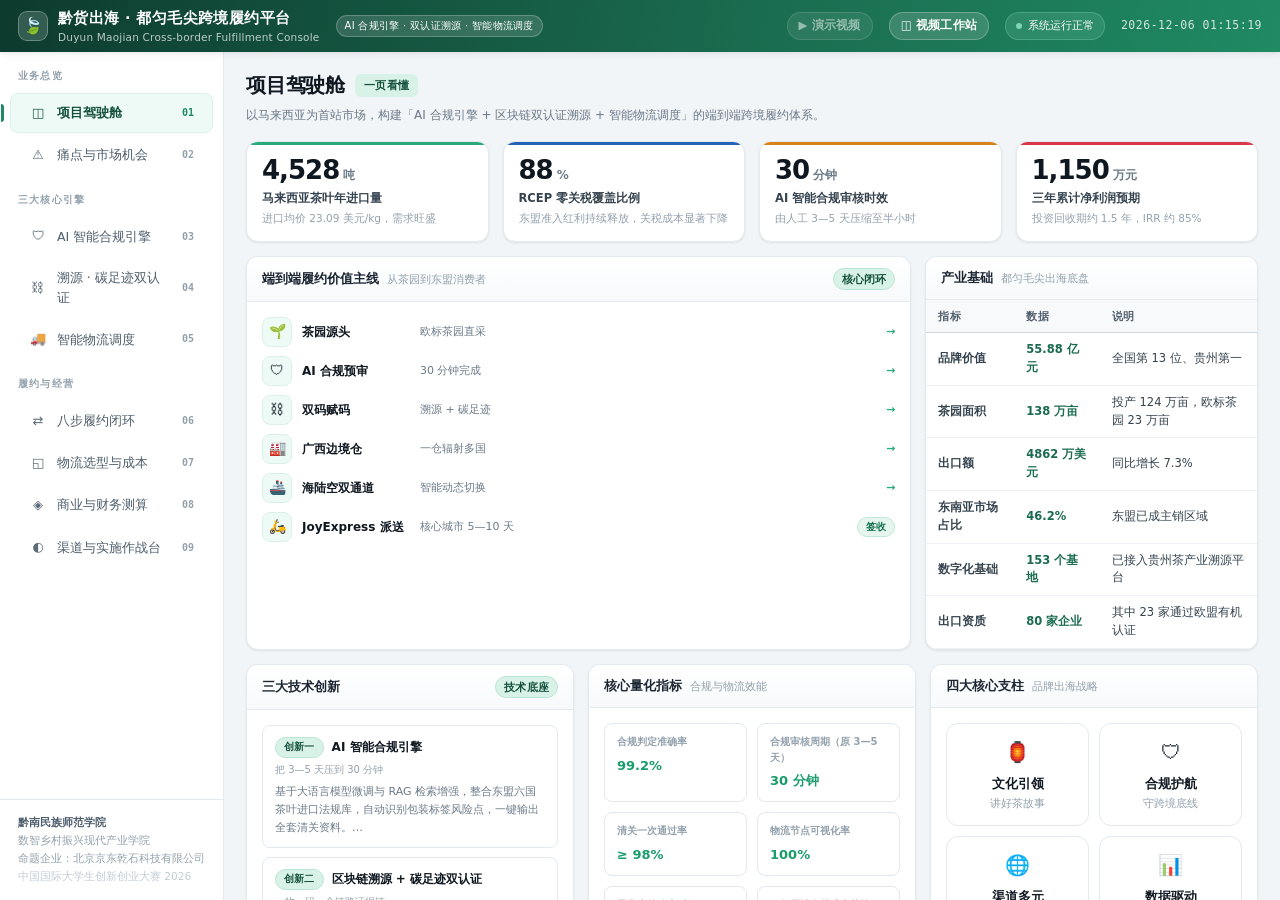
==== index.html @ ed30f4b0 "Add files via upload" ====
<!DOCTYPE html>
<html lang="zh-CN">
<head>
<meta charset="UTF-8">
<meta name="viewport" content="width=device-width, initial-scale=1.0">
<title>黔货出海 · 都匀毛尖 | 跨境物流与合规履约 Demo</title>
<style>
/* ============================================================
 * 黔货出海 · 都匀毛尖 | Demo 样式系统（浅色企业级控制台）
 * 股票/财务色约定：涨=红(#d9384a) 跌=绿(#1a9c6b)
 * ============================================================ */

:root {
  --tea-900: #0d3b2e;
  --tea-800: #14503d;
  --tea-700: #1a6b4f;
  --tea-600: #1f8a64;
  --tea-500: #2aa97b;
  --tea-300: #7fd4b3;
  --tea-100: #d9f2e7;
  --tea-50: #eefaf5;

  --ink-900: #0f1720;
  --ink-800: #1c2733;
  --ink-700: #35434f;
  --ink-600: #4f5f6d;
  --ink-500: #6b7a88;
  --ink-400: #93a1ad;
  --ink-300: #c2ccd6;
  --ink-200: #dfe6ec;
  --ink-100: #eef2f6;
  --ink-50: #f7f9fb;

  --up: #d9384a;      /* 涨 / 正向 */
  --down: #1a9c6b;    /* 跌 / 负向 */
  --amber: #d98218;
  --blue: #2563b8;
  --violet: #6b4bc4;

  --bg: #f2f5f8;
  --panel: #ffffff;
  --line: #e2e9ef;
  --line-strong: #ccd7e0;

  --r-sm: 8px;
  --r: 12px;
  --r-lg: 16px;

  --sh-1: 0 1px 2px rgba(16, 32, 48, .05), 0 1px 3px rgba(16, 32, 48, .04);
  --sh-2: 0 2px 8px rgba(16, 32, 48, .07), 0 1px 3px rgba(16, 32, 48, .05);
  --sh-3: 0 8px 24px rgba(16, 32, 48, .10), 0 2px 8px rgba(16, 32, 48, .06);
  --sh-4: 0 16px 48px rgba(16, 32, 48, .14);

  --rail: 224px;
  --sans: "Microsoft YaHei", "PingFang SC", "Hiragino Sans GB", system-ui, -apple-system, "Segoe UI", sans-serif;
  --mono: "Consolas", "SFMono-Regular", "Cascadia Mono", Menlo, monospace;
}

* { box-sizing: border-box; }

html, body {
  margin: 0; padding: 0; height: 100%;
  font-family: var(--sans);
  background: var(--bg);
  color: var(--ink-800);
  font-size: 13px;
  line-height: 1.55;
  -webkit-font-smoothing: antialiased;
  overflow: hidden;
}

#app { height: 100vh; display: flex; flex-direction: column; }

/* ---------------- 顶栏 ---------------- */
.topbar {
  height: 52px; flex: 0 0 52px;
  background: linear-gradient(100deg, var(--tea-900) 0%, var(--tea-700) 58%, var(--tea-600) 100%);
  color: #fff;
  display: flex; align-items: center; gap: 16px;
  padding: 0 18px;
  box-shadow: var(--sh-2);
  z-index: 40;
}
.tb-brand { display: flex; align-items: center; gap: 10px; }
.tb-logo {
  width: 30px; height: 30px; border-radius: 9px;
  background: rgba(255,255,255,.16);
  border: 1px solid rgba(255,255,255,.28);
  display: grid; place-items: center;
  font-size: 16px;
}
.tb-title { font-size: 14.5px; font-weight: 700; letter-spacing: .4px; }
.tb-sub { font-size: 10.5px; opacity: .72; letter-spacing: .2px; }
.tb-tag {
  font-size: 10px; padding: 2.5px 8px; border-radius: 20px;
  background: rgba(255,255,255,.14); border: 1px solid rgba(255,255,255,.22);
  letter-spacing: .3px;
}
.tb-spacer { flex: 1; }
.tb-clock { font-family: var(--mono); font-size: 11.5px; opacity: .8; letter-spacing: .5px; }
.tb-status {
  display: flex; align-items: center; gap: 6px; font-size: 11px;
  padding: 4px 10px; border-radius: 20px;
  background: rgba(127, 212, 179, .18); border: 1px solid rgba(127,212,179,.34);
}
.tb-dot { width: 6px; height: 6px; border-radius: 50%; background: var(--tea-300); animation: pulse 1.8s infinite; }
@keyframes pulse { 0%,100%{opacity:1;transform:scale(1)} 50%{opacity:.45;transform:scale(.82)} }

/* ---------------- 主体 ---------------- */
.body { flex: 1; display: flex; min-height: 0; }

/* ---------------- 左侧导航 ---------------- */
.rail {
  width: var(--rail); flex: 0 0 var(--rail);
  background: var(--panel);
  border-right: 1px solid var(--line);
  display: flex; flex-direction: column;
  overflow-y: auto;
  z-index: 30;
}
.rail-label {
  font-size: 10px; font-weight: 700; color: var(--ink-400);
  letter-spacing: 1.2px; text-transform: uppercase;
  padding: 16px 18px 8px;
}
.nav-item {
  display: flex; align-items: center; gap: 10px;
  padding: 9px 18px; margin: 1px 10px;
  border-radius: var(--r-sm);
  color: var(--ink-600); cursor: pointer;
  font-size: 12.5px; font-weight: 500;
  transition: background .14s, color .14s;
  border: 1px solid transparent;
  position: relative;
}
.nav-item:hover { background: var(--ink-50); color: var(--ink-900); }
.nav-item.active {
  background: var(--tea-50); color: var(--tea-800);
  border-color: var(--tea-100); font-weight: 700;
}
.nav-item.active::before {
  content: ''; position: absolute; left: -10px; top: 50%; transform: translateY(-50%);
  width: 3px; height: 18px; background: var(--tea-600); border-radius: 0 3px 3px 0;
}
.nav-ico { width: 18px; text-align: center; font-size: 13px; opacity: .92; }
.nav-num { font-family: var(--mono); font-size: 10px; color: var(--ink-400); margin-left: auto; font-weight: 600; }
.nav-item.active .nav-num { color: var(--tea-600); }

.rail-foot {
  margin-top: auto; padding: 14px 18px;
  border-top: 1px solid var(--line);
  font-size: 10.5px; color: var(--ink-400); line-height: 1.7;
}
.rail-foot b { color: var(--ink-600); font-weight: 600; display: block; font-size: 11px; }

/* ---------------- 内容区 ---------------- */
.stage { flex: 1; min-width: 0; overflow-y: auto; overflow-x: hidden; scroll-behavior: smooth; }
.view { display: none; padding: 18px 22px 40px; }
.view.active { display: block; animation: fadeUp .3s ease; }
@keyframes fadeUp { from{opacity:0;transform:translateY(8px)} to{opacity:1;transform:none} }

.page-head { margin-bottom: 16px; }
.page-head h1 {
  margin: 0 0 5px; font-size: 20px; font-weight: 800;
  color: var(--ink-900); letter-spacing: -.2px;
  display: flex; align-items: center; gap: 10px;
}
.page-head h1 .badge {
  font-size: 10.5px; font-weight: 700; padding: 3px 9px; border-radius: 6px;
  background: var(--tea-100); color: var(--tea-800); letter-spacing: .3px;
}
.page-head p { margin: 0; color: var(--ink-500); font-size: 12px; max-width: 860px; }

/* ---------------- 通用面板 ---------------- */
.panel {
  background: var(--panel); border: 1px solid var(--line);
  border-radius: var(--r); box-shadow: var(--sh-1);
  overflow: hidden;
}
.panel-head {
  display: flex; align-items: center; gap: 8px;
  padding: 11px 15px; border-bottom: 1px solid var(--line);
  background: linear-gradient(180deg, #fff, var(--ink-50));
}
.panel-head h3 { margin: 0; font-size: 13px; font-weight: 700; color: var(--ink-800); }
.panel-head .sub { font-size: 10.5px; color: var(--ink-400); }
.panel-head .right { margin-left: auto; display: flex; align-items: center; gap: 8px; }
.panel-body { padding: 15px; }
.panel-body.tight { padding: 0; }

.grid { display: grid; gap: 14px; }
.g2 { grid-template-columns: repeat(2, 1fr); }
.g3 { grid-template-columns: repeat(3, 1fr); }
.g4 { grid-template-columns: repeat(4, 1fr); }
.g5 { grid-template-columns: repeat(5, 1fr); }
.g-2-1 { grid-template-columns: 2fr 1fr; }
.g-1-2 { grid-template-columns: 1fr 2fr; }
.g-32 { grid-template-columns: 1.6fr 1fr; }

/* ---------------- KPI ---------------- */
.kpi {
  background: var(--panel); border: 1px solid var(--line);
  border-radius: var(--r); padding: 14px 15px;
  box-shadow: var(--sh-1); position: relative; overflow: hidden;
}
.kpi::after {
  content: ''; position: absolute; top: 0; left: 0; right: 0; height: 3px;
  background: var(--tea-500);
}
.kpi.green::after { background: var(--tea-500); }
.kpi.blue::after { background: var(--blue); }
.kpi.amber::after { background: var(--amber); }
.kpi.red::after { background: var(--up); }
.kpi-val {
  font-size: 26px; font-weight: 800; line-height: 1.1;
  color: var(--ink-900); letter-spacing: -1px;
  display: flex; align-items: baseline; gap: 4px;
  font-variant-numeric: tabular-nums;
}
.kpi-val small { font-size: 12px; font-weight: 700; color: var(--ink-500); letter-spacing: 0; }
.kpi-lab { font-size: 11.5px; font-weight: 700; color: var(--ink-700); margin-top: 6px; }
.kpi-note { font-size: 10.5px; color: var(--ink-400); margin-top: 3px; line-height: 1.5; }

/* ---------------- 统计条 ---------------- */
.stat-row { display: flex; gap: 0; }
.stat {
  flex: 1; padding: 11px 14px;
  border-right: 1px solid var(--line);
}
.stat:last-child { border-right: none; }
.stat .v { font-size: 17px; font-weight: 800; color: var(--ink-900); font-variant-numeric: tabular-nums; }
.stat .k { font-size: 10.5px; color: var(--ink-500); margin-top: 2px; }

/* ---------------- 表格 ---------------- */
table.tbl { width: 100%; border-collapse: collapse; font-size: 11.5px; }
table.tbl th {
  text-align: left; padding: 8px 12px;
  background: var(--ink-50); color: var(--ink-600);
  font-weight: 700; font-size: 10.5px; letter-spacing: .3px;
  border-bottom: 1px solid var(--line-strong); white-space: nowrap;
}
table.tbl td {
  padding: 8px 12px; border-bottom: 1px solid var(--ink-100);
  color: var(--ink-700); vertical-align: middle;
}
table.tbl tbody tr:hover { background: var(--tea-50); }
table.tbl td.num { text-align: right; font-family: var(--mono); font-variant-numeric: tabular-nums; }
table.tbl tr.total-row td { background: var(--ink-50); font-weight: 800; color: var(--ink-900); }

/* ---------------- 标签 ---------------- */
.tag {
  display: inline-flex; align-items: center; gap: 4px;
  padding: 2px 8px; border-radius: 20px;
  font-size: 10.5px; font-weight: 700; letter-spacing: .2px;
  border: 1px solid transparent; white-space: nowrap;
}
.tag.teal { background: var(--tea-100); color: var(--tea-800); border-color: #b9e5d2; }
.tag.red { background: #fdecee; color: #b32436; border-color: #f7cbd2; }
.tag.green { background: #e6f6ef; color: #14724e; border-color: #bfe7d5; }
.tag.amber { background: #fdf3e3; color: #9a5c0d; border-color: #f6dcb4; }
.tag.blue { background: #eaf1fb; color: #1d4e94; border-color: #c6dbf5; }
.tag.slate { background: var(--ink-100); color: var(--ink-600); border-color: var(--ink-200); }
.tag.violet { background: #f0ecfc; color: #5236a3; border-color: #d9cff7; }

/* ---------------- 按钮 ---------------- */
.btn {
  display: inline-flex; align-items: center; gap: 6px;
  padding: 7px 14px; border-radius: var(--r-sm);
  font-size: 12px; font-weight: 700; font-family: var(--sans);
  background: var(--tea-700); color: #fff;
  border: 1px solid var(--tea-700); cursor: pointer;
  transition: all .14s; white-space: nowrap;
}
.btn:hover { background: var(--tea-800); box-shadow: var(--sh-2); }
.btn:active { transform: translateY(1px); }
.btn.ghost { background: #fff; color: var(--ink-700); border-color: var(--line-strong); }
.btn.ghost:hover { background: var(--ink-50); border-color: var(--ink-300); color: var(--ink-900); }
.btn.amber { background: var(--amber); border-color: var(--amber); }
.btn.amber:hover { background: #bf7214; }
.btn.sm { padding: 5px 11px; font-size: 11px; }
.btn:disabled { opacity: .5; cursor: not-allowed; }

/* ---------------- 进度 / 计量 ---------------- */
.meter { height: 7px; background: var(--ink-100); border-radius: 20px; overflow: hidden; }
.meter > i {
  display: block; height: 100%; border-radius: 20px;
  background: linear-gradient(90deg, var(--tea-500), var(--tea-700));
  transition: width .7s cubic-bezier(.22,.68,.36,1);
}
.meter.slim { height: 5px; }

/* ---------------- 环形进度 ---------------- */
.ring { position: relative; display: grid; place-items: center; }
.ring svg { transform: rotate(-90deg); }
.ring circle { fill: none; stroke-linecap: round; }
.ring .bg { stroke: var(--ink-100); }
.ring .fg { stroke: var(--tea-600); transition: stroke-dashoffset 1s cubic-bezier(.22,.68,.36,1); }
.ring .val {
  position: absolute; inset: 0; display: grid; place-items: center;
  font-size: 15px; font-weight: 800; color: var(--ink-900);
  font-variant-numeric: tabular-nums;
}

/* ---------------- 八步闭环流程 ---------------- */
.flow-track {
  position: relative; padding: 8px 0 4px;
}
.flow-steps { display: flex; gap: 0; position: relative; }
.flow-step {
  flex: 1; min-width: 0; position: relative;
  padding: 0 5px; cursor: pointer;
}
.flow-step .node {
  width: 34px; height: 34px; border-radius: 50%;
  background: #fff; border: 2px solid var(--ink-300);
  display: grid; place-items: center;
  font-family: var(--mono); font-size: 11px; font-weight: 800;
  color: var(--ink-500); margin: 0 auto 8px;
  transition: all .3s; position: relative; z-index: 2;
}
.flow-step .bar {
  position: absolute; top: 16px; left: 50%; right: -50%; height: 2px;
  background: var(--ink-200); z-index: 1; transition: background .3s;
}
.flow-step:last-child .bar { display: none; }
.flow-step .lbl {
  text-align: center; font-size: 11px; font-weight: 700;
  color: var(--ink-600); transition: color .3s;
}
.flow-step .dur {
  text-align: center; font-size: 9.5px; color: var(--ink-400);
  font-family: var(--mono); margin-top: 2px;
}
.flow-step.done .node { background: var(--tea-600); border-color: var(--tea-600); color: #fff; }
.flow-step.done .bar { background: var(--tea-500); }
.flow-step.done .lbl { color: var(--tea-800); }
.flow-step.active .node {
  background: #fff; border-color: var(--tea-600); color: var(--tea-700);
  box-shadow: 0 0 0 5px rgba(42,169,123,.16); transform: scale(1.1);
}
.flow-step.active .lbl { color: var(--tea-700); font-weight: 800; }
.flow-step.active .bar { background: linear-gradient(90deg, var(--tea-500), var(--ink-200)); }

/* ---------------- 步骤详情卡 ---------------- */
.step-detail {
  margin-top: 16px; border: 1px solid var(--line); border-radius: var(--r);
  background: linear-gradient(160deg, var(--tea-50), #fff 55%);
  padding: 16px; min-height: 168px;
}
.step-detail .sd-head { display: flex; align-items: center; gap: 10px; margin-bottom: 10px; }
.sd-no {
  font-family: var(--mono); font-size: 20px; font-weight: 800;
  color: var(--tea-500); letter-spacing: -1px;
}
.sd-title { font-size: 15px; font-weight: 800; color: var(--ink-900); }
.sd-en { font-size: 10.5px; color: var(--ink-400); font-family: var(--mono); }
.sd-desc { font-size: 12px; color: var(--ink-600); line-height: 1.75; margin: 0 0 12px; }
.sd-cols { display: grid; grid-template-columns: repeat(3, 1fr); gap: 12px; }
.sd-box {
  background: #fff; border: 1px solid var(--line); border-radius: var(--r-sm);
  padding: 10px 12px;
}
.sd-box .bt {
  font-size: 10px; font-weight: 800; color: var(--ink-400);
  letter-spacing: .8px; margin-bottom: 6px;
}
.sd-box ul { margin: 0; padding-left: 15px; }
.sd-box li { font-size: 11.5px; color: var(--ink-700); margin-bottom: 3px; }
.sd-box .sys { font-size: 11.5px; color: var(--tea-800); font-weight: 700; }

/* ---------------- 合规引擎 ---------------- */
.engine-bar {
  display: flex; align-items: center; gap: 12px; flex-wrap: wrap;
  background: linear-gradient(100deg, var(--tea-900), var(--tea-700));
  border-radius: var(--r); padding: 14px 16px; color: #fff;
  box-shadow: var(--sh-2);
}
.engine-bar .eb-t { font-size: 13.5px; font-weight: 800; }
.engine-bar .eb-d { font-size: 10.5px; opacity: .75; margin-top: 2px; }
.engine-bar .eb-sp { flex: 1; }
.engine-chips { display: flex; gap: 7px; flex-wrap: wrap; }
.engine-chip {
  font-size: 10.5px; font-family: var(--mono); padding: 4px 9px;
  background: rgba(255,255,255,.12); border: 1px solid rgba(255,255,255,.2);
  border-radius: 6px; letter-spacing: .3px;
}

.audit-progress {
  display: flex; align-items: center; gap: 10px;
  padding: 10px 15px; border-bottom: 1px solid var(--line);
  background: var(--ink-50);
}
.audit-progress .ap-t { font-size: 11.5px; font-weight: 700; color: var(--ink-700); }
.audit-progress .ap-v { font-family: var(--mono); font-size: 11.5px; color: var(--tea-700); font-weight: 700; margin-left: auto; }
.ap-meter { flex: 1; }

/* 单据流 */
.doc-flow { display: flex; flex-direction: column; gap: 7px; }
.doc-item {
  display: flex; align-items: center; gap: 10px;
  padding: 9px 12px; border: 1px solid var(--line); border-radius: var(--r-sm);
  background: #fff; font-size: 11.5px; transition: all .3s;
}
.doc-item .di-ico { font-size: 14px; width: 20px; text-align: center; }
.doc-item .di-name { font-weight: 700; color: var(--ink-700); }
.doc-item .di-meta { font-size: 10px; color: var(--ink-400); font-family: var(--mono); }
.doc-item .di-st { margin-left: auto; }
.doc-item.pending { opacity: .42; }
.doc-item.gen { border-color: var(--tea-300); background: var(--tea-50); }

/* ---------------- 物流对比 ---------------- */
.mode-card {
  border: 1.5px solid var(--line); border-radius: var(--r); background: #fff;
  padding: 15px; position: relative; transition: all .22s;
}
.mode-card.rec {
  border-color: var(--tea-500);
  box-shadow: 0 4px 18px rgba(31,138,100,.14);
  background: linear-gradient(170deg, var(--tea-50), #fff 40%);
}
.mode-card .mc-flag {
  position: absolute; top: -9px; right: 12px;
  background: var(--tea-600); color: #fff; font-size: 10px; font-weight: 800;
  padding: 2.5px 9px; border-radius: 20px; letter-spacing: .4px;
  box-shadow: var(--sh-1);
}
.mode-card .mc-name { font-size: 14.5px; font-weight: 800; color: var(--ink-900); }
.mode-card .mc-score {
  font-size: 30px; font-weight: 800; color: var(--tea-700);
  line-height: 1; letter-spacing: -1.5px; font-variant-numeric: tabular-nums;
}
.mode-card .mc-score small { font-size: 11px; color: var(--ink-400); letter-spacing: 0; font-weight: 700; }
.mode-card .mc-meta { display: flex; gap: 14px; margin: 10px 0; }
.mode-card .mc-meta div { font-size: 10.5px; color: var(--ink-500); }
.mode-card .mc-meta b { display: block; font-size: 13px; color: var(--ink-900); font-weight: 800; font-variant-numeric: tabular-nums; }
.mode-card ul { margin: 8px 0 0; padding: 0; list-style: none; }
.mode-card li { font-size: 11px; color: var(--ink-600); padding-left: 14px; position: relative; margin-bottom: 3px; line-height: 1.5; }
.mode-card li.pro::before { content: '＋'; position: absolute; left: 0; color: var(--down); font-weight: 800; }
.mode-card li.con::before { content: '－'; position: absolute; left: 0; color: var(--up); font-weight: 800; }

/* ---------------- 风险矩阵 ---------------- */
.risk-cell {
  border: 1px solid var(--line); border-radius: var(--r-sm); padding: 10px 12px;
  background: #fff; border-left-width: 3px;
}
.risk-cell.high { border-left-color: var(--up); }
.risk-cell.midhigh { border-left-color: var(--amber); }
.risk-cell.mid { border-left-color: var(--blue); }
.risk-cell .rc-n { font-size: 12.5px; font-weight: 800; color: var(--ink-900); display: flex; align-items: center; gap: 7px; }
.risk-cell .rc-d { font-size: 11px; color: var(--ink-500); margin-top: 4px; line-height: 1.55; }
.risk-cell .rc-m { display: flex; gap: 12px; margin-top: 7px; font-size: 10.5px; color: var(--ink-500); }
.risk-cell .rc-m b { color: var(--ink-800); font-weight: 700; }

.alert-card {
  border: 1px solid var(--line); border-radius: var(--r); overflow: hidden;
  background: #fff;
}
.alert-card .ac-head {
  padding: 10px 14px; display: flex; align-items: center; gap: 9px;
  border-bottom: 1px solid var(--line);
}
.alert-card.red .ac-head { background: linear-gradient(90deg, #fdecee, #fff); }
.alert-card.amber .ac-head { background: linear-gradient(90deg, #fdf3e3, #fff); }
.alert-card.blue .ac-head { background: linear-gradient(90deg, #eaf1fb, #fff); }
.alert-card .ac-l { font-size: 13px; font-weight: 800; color: var(--ink-900); }
.alert-card .ac-w { font-size: 11px; font-family: var(--mono); font-weight: 700; margin-left: auto; }
.alert-card.red .ac-w { color: var(--up); }
.alert-card.amber .ac-w { color: var(--amber); }
.alert-card.blue .ac-w { color: var(--blue); }
.alert-card ul { margin: 0; padding: 11px 14px 12px 28px; }
.alert-card li { font-size: 11.5px; color: var(--ink-600); margin-bottom: 5px; line-height: 1.6; }

/* ---------------- 渠道矩阵 ---------------- */
.chan-row {
  display: flex; align-items: center; gap: 14px;
  padding: 12px 15px; border-bottom: 1px solid var(--ink-100);
  transition: background .15s;
}
.chan-row:hover { background: var(--tea-50); }
.chan-row:last-child { border-bottom: none; }
.chan-type {
  font-size: 10px; font-weight: 800; padding: 3px 8px; border-radius: 5px;
  width: 62px; text-align: center; flex: 0 0 62px;
}
.chan-plat { font-size: 13px; font-weight: 800; color: var(--ink-900); flex: 0 0 150px; }
.chan-pos { font-size: 11px; color: var(--ink-500); flex: 0 0 110px; }
.chan-str { font-size: 11.5px; color: var(--ink-600); flex: 1; }

/* ---------------- 时间轴 ---------------- */
.timeline { position: relative; padding-left: 26px; }
.timeline::before {
  content: ''; position: absolute; left: 7px; top: 6px; bottom: 6px;
  width: 2px; background: var(--ink-200);
}
.tl-item { position: relative; padding-bottom: 16px; }
.tl-item:last-child { padding-bottom: 0; }
.tl-item::before {
  content: ''; position: absolute; left: -23px; top: 5px;
  width: 12px; height: 12px; border-radius: 50%;
  background: #fff; border: 2.5px solid var(--ink-300);
}
.tl-item.done::before { background: var(--tea-600); border-color: var(--tea-600); }
.tl-item.active::before {
  background: #fff; border-color: var(--tea-600);
  box-shadow: 0 0 0 4px rgba(42,169,123,.18);
}
.tl-time { font-family: var(--mono); font-size: 10.5px; color: var(--ink-400); font-weight: 700; }
.tl-place { font-size: 12.5px; font-weight: 800; color: var(--ink-900); margin: 1px 0 2px; }
.tl-act { font-size: 11.5px; color: var(--ink-600); line-height: 1.6; }
.tl-temp {
  font-family: var(--mono); font-size: 10px; color: var(--tea-700);
  background: var(--tea-50); border: 1px solid var(--tea-100);
  padding: 1px 7px; border-radius: 20px; display: inline-block; margin-top: 5px;
}

/* ---------------- 溯源 ---------------- */
.code-card {
  background: linear-gradient(160deg, var(--tea-900), var(--tea-700));
  border-radius: var(--r); padding: 16px; color: #fff; position: relative; overflow: hidden;
}
.code-card::after {
  content: ''; position: absolute; right: -30px; bottom: -40px;
  width: 150px; height: 150px; border-radius: 50%;
  background: rgba(127,212,179,.16);
}
.code-qr {
  width: 108px; height: 108px; background: #fff; border-radius: 10px;
  padding: 7px; display: grid; place-items: center; flex: 0 0 108px;
  box-shadow: var(--sh-3);
}
.code-qr canvas { display: block; }
.code-meta { position: relative; z-index: 2; }
.code-meta .cm-t { font-size: 15px; font-weight: 800; letter-spacing: .3px; }
.code-meta .cm-s { font-size: 10.5px; opacity: .74; margin-top: 3px; line-height: 1.6; }
.code-hash {
  font-family: var(--mono); font-size: 10px; opacity: .8;
  background: rgba(255,255,255,.1); border: 1px solid rgba(255,255,255,.16);
  padding: 3px 8px; border-radius: 5px; display: inline-block; margin-top: 6px;
}

/* ---------------- 财务 ---------------- */
.bar-chart { display: flex; align-items: flex-end; gap: 22px; height: 190px; padding: 10px 6px 0; }
.bar-col { flex: 1; display: flex; flex-direction: column; align-items: center; justify-content: flex-end; height: 100%; }
.bar-stack { width: 100%; max-width: 74px; display: flex; flex-direction: column; justify-content: flex-end; height: 100%; gap: 3px; }
.bar-seg {
  width: 100%; border-radius: 5px 5px 0 0; position: relative;
  display: grid; place-items: center; color: #fff; font-size: 10px; font-weight: 800;
  transition: height .9s cubic-bezier(.22,.68,.36,1); min-height: 4px;
  font-variant-numeric: tabular-nums;
}
.bar-seg.rev { background: linear-gradient(180deg, #2f66b5, #234f8e); }
.bar-seg.pro { background: linear-gradient(180deg, var(--down), #14724e); border-radius: 0 0 5px 5px; }
.bar-lab { font-size: 11px; font-weight: 700; color: var(--ink-600); margin-top: 9px; text-align: center; }
.bar-sub { font-size: 9.5px; color: var(--ink-400); text-align: center; margin-top: 1px; }

.legend { display: flex; gap: 16px; align-items: center; font-size: 10.5px; color: var(--ink-500); }
.legend i { width: 10px; height: 10px; border-radius: 3px; display: inline-block; margin-right: 5px; vertical-align: -1px; }

/* 堆叠成本条 */
.cost-stack { display: flex; height: 40px; border-radius: var(--r-sm); overflow: hidden; box-shadow: var(--sh-1); }
.cost-seg {
  display: grid; place-items: center; color: #fff; font-size: 10.5px; font-weight: 800;
  transition: flex .6s; cursor: pointer; position: relative;
}
.cost-seg:hover { filter: brightness(1.08); }
.cost-legend { display: grid; grid-template-columns: repeat(3, 1fr); gap: 9px; margin-top: 12px; }
.cost-leg {
  display: flex; align-items: center; gap: 8px; padding: 7px 10px;
  border: 1px solid var(--line); border-radius: var(--r-sm); background: #fff;
  font-size: 11px;
}
.cost-leg i { width: 11px; height: 11px; border-radius: 3px; flex: 0 0 11px; }
.cost-leg .cl-n { font-weight: 700; color: var(--ink-700); }
.cost-leg .cl-v { margin-left: auto; font-family: var(--mono); font-weight: 800; color: var(--ink-900); font-size: 11.5px; }

/* ---------------- 条形对比 ---------------- */
.cmp-row { display: flex; align-items: center; gap: 12px; margin-bottom: 9px; }
.cmp-lab { font-size: 11.5px; font-weight: 700; color: var(--ink-700); flex: 0 0 108px; }
.cmp-track { flex: 1; height: 20px; background: var(--ink-100); border-radius: 5px; overflow: hidden; position: relative; }
.cmp-fill {
  height: 100%; border-radius: 5px; transition: width .8s cubic-bezier(.22,.68,.36,1);
  display: flex; align-items: center; justify-content: flex-end; padding-right: 7px;
  color: #fff; font-size: 10.5px; font-weight: 800; font-variant-numeric: tabular-nums;
}
.cmp-val { font-family: var(--mono); font-size: 11px; font-weight: 700; color: var(--ink-600); flex: 0 0 74px; text-align: right; }

/* ---------------- 支柱 ---------------- */
.pillar {
  border: 1px solid var(--line); border-radius: var(--r); background: #fff;
  padding: 13px; text-align: center; transition: all .2s;
}
.pillar:hover { border-color: var(--tea-300); box-shadow: var(--sh-2); transform: translateY(-2px); }
.pillar .p-ico { font-size: 20px; margin-bottom: 6px; }
.pillar .p-t { font-size: 12.5px; font-weight: 800; color: var(--ink-900); }
.pillar .p-d { font-size: 10.5px; color: var(--ink-400); margin-top: 2px; }

/* ---------------- 时间轴阶段（里程碑） ---------------- */
.ms-row {
  display: flex; align-items: stretch; border: 1px solid var(--line);
  border-radius: var(--r); background: #fff; overflow: hidden;
  margin-bottom: 10px; transition: all .2s;
}
.ms-row:hover { box-shadow: var(--sh-2); border-color: var(--tea-300); }
.ms-no {
  flex: 0 0 58px; display: grid; place-items: center;
  background: linear-gradient(170deg, var(--tea-700), var(--tea-900));
  color: #fff; font-family: var(--mono); font-size: 17px; font-weight: 800;
}
.ms-main { flex: 1; padding: 11px 14px; }
.ms-head { display: flex; align-items: center; gap: 10px; margin-bottom: 6px; }
.ms-name { font-size: 13.5px; font-weight: 800; color: var(--ink-900); }
.ms-time { font-family: var(--mono); font-size: 10.5px; color: var(--tea-700); font-weight: 700; background: var(--tea-50); padding: 2px 8px; border-radius: 20px; }
.ms-cols { display: grid; grid-template-columns: 1fr 1fr; gap: 14px; }
.ms-cols .mc-t { font-size: 9.5px; font-weight: 800; color: var(--ink-400); letter-spacing: .7px; margin-bottom: 3px; }
.ms-cols li { font-size: 11px; color: var(--ink-600); line-height: 1.6; }

/* ---------------- 吐司 / 提示 ---------------- */
.toast {
  position: fixed; right: 22px; bottom: 22px; z-index: 200;
  background: var(--ink-900); color: #fff; padding: 11px 16px;
  border-radius: var(--r); font-size: 12px; font-weight: 600;
  box-shadow: var(--sh-4); display: flex; align-items: center; gap: 9px;
  opacity: 0; transform: translateY(14px); transition: all .3s;
  pointer-events: none; max-width: 380px;
}
.toast.show { opacity: 1; transform: none; }
.toast .t-ico { font-size: 15px; }

/* ---------------- 空状态 / 加载 ---------------- */
.spin {
  width: 13px; height: 13px; border: 2px solid rgba(255,255,255,.3);
  border-top-color: #fff; border-radius: 50%; animation: spin .7s linear infinite;
}
.spin.dark { border-color: var(--ink-200); border-top-color: var(--tea-600); }
@keyframes spin { to { transform: rotate(360deg); } }

.blink { animation: blink 1.2s infinite; }
@keyframes blink { 0%,100%{opacity:1} 50%{opacity:.28} }

/* ---------------- 滚动条 ---------------- */
.stage::-webkit-scrollbar, .rail::-webkit-scrollbar, .scroll-y::-webkit-scrollbar { width: 9px; height: 9px; }
.stage::-webkit-scrollbar-thumb, .rail::-webkit-scrollbar-thumb, .scroll-y::-webkit-scrollbar-thumb {
  background: var(--ink-300); border-radius: 20px; border: 2px solid transparent; background-clip: padding-box;
}
.stage::-webkit-scrollbar-thumb:hover, .rail::-webkit-scrollbar-thumb:hover { background: var(--ink-400); background-clip: padding-box; }
.scroll-y { overflow-y: auto; }

/* ---------------- 工具类 ---------------- */
.flex { display: flex; } .aic { align-items: center; } .jcb { justify-content: space-between; }
.gap4{gap:4px}.gap6{gap:6px}.gap8{gap:8px}.gap10{gap:10px}.gap12{gap:12px}.gap14{gap:14px}.gap16{gap:16px}
.mt4{margin-top:4px}.mt6{margin-top:6px}.mt8{margin-top:8px}.mt10{margin-top:10px}.mt12{margin-top:12px}
.mt14{margin-top:14px}.mt16{margin-top:16px}.mt18{margin-top:18px}.mb8{margin-bottom:8px}.mb12{margin-bottom:12px}
.tc { text-align: center; } .tr { text-align: right; }
.mono { font-family: var(--mono); }
.muted { color: var(--ink-400); } .dim { color: var(--ink-500); }
.b7 { font-weight: 700; } .b8 { font-weight: 800; }
.f10{font-size:10px}.f11{font-size:11px}.f12{font-size:12px}.f13{font-size:13px}
.up { color: var(--up); } .down { color: var(--down); }
.hide { display: none !important; }

/* ---------------- 数据高亮动效 ---------------- */
.count-flash { animation: countFlash .55s ease; }
@keyframes countFlash { 0%{ color: var(--tea-600); transform: scale(1.06) } 100%{ color: inherit; transform: none } }

.row-in { animation: rowIn .34s ease backwards; }
@keyframes rowIn { from { opacity: 0; transform: translateX(-8px) } to { opacity: 1; transform: none } }

/* ---------------- 覆盖层（演示录制用光标提示） ---------------- */
#cursor {
  position: fixed; z-index: 9999; width: 22px; height: 22px;
  pointer-events: none; opacity: 0; transition: opacity .2s;
  filter: drop-shadow(0 1px 2px rgba(0,0,0,.35));
}
#cursor.on { opacity: 1; }
#cursor::before {
  content: ''; position: absolute; inset: 0;
  background: #fff; clip-path: polygon(0 0, 0 72%, 26% 55%, 42% 100%, 56% 92%, 40% 48%, 100% 46%);
  border-radius: 2px;
}
#click-ring {
  position: fixed; z-index: 9998; width: 40px; height: 40px;
  margin: -20px 0 0 -20px; border-radius: 50%;
  border: 2.5px solid var(--tea-500); pointer-events: none; opacity: 0;
}
#click-ring.go { animation: clickRing .55s ease-out; }
@keyframes clickRing {
  0% { opacity: .95; transform: scale(.28); }
  100% { opacity: 0; transform: scale(1.55); }
}

/* ---------------- 目标高亮 ---------------- */
.hl-target {
  position: relative;
  box-shadow: 0 0 0 3px rgba(42,169,123,.34), 0 0 0 8px rgba(42,169,123,.11) !important;
  border-radius: var(--r);
  transition: box-shadow .3s;
}


/* ============================================================
 * 09 渠道与实施作战台
 * ============================================================ */

/* 渠道流转条 */
.flow-strip { display: flex; align-items: center; gap: 10px; }
.fs-node {
  flex: 1; border-radius: var(--r); padding: 12px 14px;
  background: var(--ink-50); border: 1px solid var(--line);
  border-left: 3px solid var(--ink-300);
}
.fs-node.red   { border-left-color: var(--up);    background: #fdf3f4; }
.fs-node.blue  { border-left-color: var(--blue);  background: #f3f7fd; }
.fs-node.green { border-left-color: var(--tea-600); background: var(--tea-50); }
.fs-t { font-size: 12.5px; font-weight: 700; color: var(--ink-900); }
.fs-s { font-size: 10.5px; color: var(--ink-500); margin-top: 3px; }
.fs-arrow { flex: 0 0 auto; color: var(--ink-300); font-size: 15px; font-weight: 700; }

/* 甘特图 */
#gantt { font-size: 11px; }
.g-axis { display: flex; align-items: flex-end; margin-bottom: 6px; }
.g-axis .g-label { flex: 0 0 132px; }
.g-ticks { flex: 1; display: flex; }
.g-tick {
  flex: 1; text-align: center; font-size: 9.5px; color: var(--ink-400);
  padding-bottom: 4px; border-bottom: 1px solid var(--line); line-height: 1.25;
}
.g-tick-major { color: var(--ink-700); font-weight: 700; border-bottom-color: var(--line-strong); }
.g-row { display: flex; align-items: center; margin-bottom: 5px; }
.g-label {
  flex: 0 0 132px; font-size: 11px; color: var(--ink-700);
  display: flex; align-items: center; gap: 6px;
  white-space: nowrap; overflow: hidden; text-overflow: ellipsis; padding-right: 8px;
}
.g-ph { width: 3px; height: 13px; border-radius: 2px; flex: 0 0 3px; display: inline-block; }
.g-track {
  flex: 1; position: relative; height: 20px;
  background: repeating-linear-gradient(90deg, var(--ink-100) 0, var(--ink-100) calc(6.25% - 1px), transparent calc(6.25% - 1px), transparent 6.25%);
  border-radius: 5px;
}
.g-bar {
  position: absolute; top: 0; height: 20px; border-radius: 5px;
  color: #fff; font-size: 9.5px; font-weight: 700;
  display: flex; align-items: center; justify-content: center;
  white-space: nowrap; overflow: hidden;
}

/* 顶栏外链按钮（发布版） */
.tb-btn {
  display: inline-flex; align-items: center; gap: 5px;
  height: 28px; padding: 0 11px; border-radius: 14px;
  background: rgba(255,255,255,.14);
  border: 1px solid rgba(255,255,255,.26);
  color: #fff; font-size: 11.5px; font-weight: 700;
  text-decoration: none; letter-spacing: .2px;
  transition: background .18s, border-color .18s;
}
.tb-btn:hover { background: rgba(255,255,255,.26); border-color: rgba(255,255,255,.44); }
.tb-btn.is-off { opacity: .55; cursor: not-allowed; }

</style>
</head>
<body>

<!-- 演示光标（自动演示 / 录屏时显示） -->
<svg id="cursor" viewBox="0 0 24 24"><path d="M2 1 L2 18 L6.6 13.6 L9.8 21 L13 19.6 L9.8 12.4 L16.4 12.2 Z" fill="#fff" stroke="#1c2733" stroke-width="1.2" stroke-linejoin="round"/></svg>
<div id="click-ring"></div>

<div id="app">

  <!-- ============ 顶栏 ============ -->
  <header class="topbar">
    <div class="tb-brand">
      <div class="tb-logo">🍃</div>
      <div>
        <div class="tb-title">黔货出海 · 都匀毛尖跨境履约平台</div>
        <div class="tb-sub">Duyun Maojian Cross-border Fulfillment Console</div>
      </div>
    </div>
    <div class="tb-tag">AI 合规引擎 · 双认证溯源 · 智能物流调度</div>
    <div class="tb-spacer"></div>
    <a id="lnk-video" class="tb-btn" href="#" target="_blank" rel="noopener">▶ 演示视频</a>
    <a id="lnk-station" class="tb-btn" href="station/index.html" target="_blank" rel="noopener">◫ 视频工作站</a>
    <div class="tb-status"><span class="tb-dot"></span><span id="sys-state">系统运行正常</span></div>
    <div class="tb-clock" id="clock">--:--:--</div>
  </header>

  <div class="body">

    <!-- ============ 左侧导航 ============ -->
    <nav class="rail" id="rail">
      <div class="rail-label">业务总览</div>
      <div class="nav-item active" data-view="dashboard"><span class="nav-ico">◫</span><span>项目驾驶舱</span><span class="nav-num">01</span></div>
      <div class="nav-item" data-view="pain"><span class="nav-ico">⚠</span><span>痛点与市场机会</span><span class="nav-num">02</span></div>

      <div class="rail-label">三大核心引擎</div>
      <div class="nav-item" data-view="compliance"><span class="nav-ico">🛡</span><span>AI 智能合规引擎</span><span class="nav-num">03</span></div>
      <div class="nav-item" data-view="trace"><span class="nav-ico">⛓</span><span>溯源 · 碳足迹双认证</span><span class="nav-num">04</span></div>
      <div class="nav-item" data-view="logistics"><span class="nav-ico">🚚</span><span>智能物流调度</span><span class="nav-num">05</span></div>

      <div class="rail-label">履约与经营</div>
      <div class="nav-item" data-view="fulfillment"><span class="nav-ico">⇄</span><span>八步履约闭环</span><span class="nav-num">06</span></div>
      <div class="nav-item" data-view="decision"><span class="nav-ico">◱</span><span>物流选型与成本</span><span class="nav-num">07</span></div>
      <div class="nav-item" data-view="business"><span class="nav-ico">◈</span><span>商业与财务测算</span><span class="nav-num">08</span></div>
      <div class="nav-item" data-view="channel"><span class="nav-ico">◐</span><span>渠道与实施作战台</span><span class="nav-num">09</span></div>

      <div class="rail-foot">
        <b>黔南民族师范学院</b>
        数智乡村振兴现代产业学院<br>
        命题企业：北京京东乾石科技有限公司<br>
        <span style="color:var(--ink-300)">中国国际大学生创新创业大赛 2026</span>
      </div>
    </nav>

    <!-- ============ 内容区 ============ -->
    <main class="stage" id="stage">

      <!-- ========== 01 项目驾驶舱 ========== -->
      <section class="view active" id="view-dashboard">
        <div class="page-head">
          <h1>项目驾驶舱 <span class="badge">一页看懂</span></h1>
          <p>以马来西亚为首站市场，构建「AI 合规引擎 + 区块链双认证溯源 + 智能物流调度」的端到端跨境履约体系。</p>
        </div>

        <div class="grid g4" id="kpi-row"></div>

        <div class="grid g-2-1 mt14">
          <div class="panel">
            <div class="panel-head">
              <h3>端到端履约价值主线</h3>
              <span class="sub">从茶园到东盟消费者</span>
              <div class="right"><span class="tag teal">核心闭环</span></div>
            </div>
            <div class="panel-body">
              <div id="value-chain"></div>
            </div>
          </div>

          <div class="panel">
            <div class="panel-head">
              <h3>产业基础</h3>
              <span class="sub">都匀毛尖出海底盘</span>
            </div>
            <div class="panel-body tight">
              <table class="tbl" id="base-tbl"></table>
            </div>
          </div>
        </div>

        <div class="grid g3 mt14">
          <div class="panel">
            <div class="panel-head"><h3>三大技术创新</h3><div class="right"><span class="tag teal">技术底座</span></div></div>
            <div class="panel-body" id="innov-cards"></div>
          </div>
          <div class="panel">
            <div class="panel-head"><h3>核心量化指标</h3><span class="sub">合规与物流效能</span></div>
            <div class="panel-body" id="core-metrics"></div>
          </div>
          <div class="panel">
            <div class="panel-head"><h3>四大核心支柱</h3><span class="sub">品牌出海战略</span></div>
            <div class="panel-body">
              <div class="grid g2 gap10" id="pillars"></div>
              <div class="mt14" style="border-top:1px solid var(--line);padding-top:12px">
                <div class="f10 muted b7 mb8" style="letter-spacing:.7px">东盟拓展三步走</div>
                <div id="expansion"></div>
              </div>
            </div>
          </div>
        </div>

        <div class="panel mt14">
          <div class="panel-head">
            <h3>东盟市场机会</h3>
            <span class="sub">45 亿美元规模 · RCEP 零关税红利</span>
            <div class="right"><span class="tag amber">首站：马来西亚</span></div>
          </div>
          <div class="panel-body">
            <div class="stat-row" id="asean-stats"></div>
            <div class="mt14" id="market-bars"></div>
          </div>
        </div>
      </section>

      <!-- ========== 02 痛点与市场机会 ========== -->
      <section class="view" id="view-pain">
        <div class="page-head">
          <h1>痛点与市场机会 <span class="badge">为什么需要这套方案</span></h1>
          <p>中小茶企独立出海面临六重结构性痛点；三重政策叠加与东盟市场扩容，共同构成出海的时间窗口。</p>
        </div>

        <div class="panel">
          <div class="panel-head">
            <h3>六重痛点：中小茶企为何难以独立出海</h3>
            <span class="sub">项目组实地调研 · 行业专家访谈 · 黔南州出口统计</span>
          </div>
          <div class="panel-body">
            <div class="grid g3 gap12" id="pain-grid"></div>
          </div>
        </div>

        <div class="grid g3 mt14">
          <div class="panel">
            <div class="panel-head"><h3>国家层面 · 战略定调</h3></div>
            <div class="panel-body">
              <div class="f12 dim" style="line-height:1.8">工信部等六部门将茶叶列入历史经典产业重点扶持，明确支持开展碳足迹核算，并依托 RCEP 搭建出海平台。</div>
              <div class="mt10 f10 muted">来源：六部门联合意见（2026.8）</div>
            </div>
          </div>
          <div class="panel">
            <div class="panel-head"><h3>地方层面 · 目标引领</h3></div>
            <div class="panel-body">
              <div class="f12 dim" style="line-height:1.8">《黔南州"十五五"规划》锚定 2030 年综合产值突破 200 亿元，都匀毛尖品牌价值突破 65 亿元。</div>
              <div class="mt10 f10 muted">来源：黔南州茶产业高质量发展规划</div>
            </div>
          </div>
          <div class="panel">
            <div class="panel-head"><h3>校企层面 · 资源赋能</h3></div>
            <div class="panel-body">
              <div class="f12 dim" style="line-height:1.8">依托京东跨境电商资源与产业创新大赛，以"企业命题—学校解题—产业落地"模式破解出海难题。</div>
              <div class="mt10 f10 muted">来源：2026 产业创新大赛赛道</div>
            </div>
          </div>
        </div>

        <div class="grid g-32 mt14">
          <div class="panel">
            <div class="panel-head"><h3>为什么是马来西亚：支付意愿最强</h3><div class="right"><span class="tag red">首站市场</span></div></div>
            <div class="panel-body">
              <div class="grid g3 gap12" id="my-reasons"></div>
            </div>
          </div>
          <div class="panel">
            <div class="panel-head"><h3>RCEP 关税对比</h3><span class="sub">按 50 元货值测算</span></div>
            <div class="panel-body tight">
              <table class="tbl" id="tariff-tbl"></table>
            </div>
          </div>
        </div>
      </section>

      <!-- ========== 03 AI 智能合规引擎 ========== -->
      <section class="view" id="view-compliance">
        <div class="page-head">
          <h1>AI 智能合规引擎 <span class="badge">创新一 · 3—5 天 → 30 分钟</span></h1>
          <p>基于大语言模型微调与 RAG 检索增强，整合东盟六国进口法规知识库，自动完成法规比对、风险标注与全套清关单据生成。</p>
        </div>

        <div class="engine-bar">
          <div>
            <div class="eb-t">🛡 东盟六国法规动态知识库</div>
            <div class="eb-d">LLM 微调 + RAG 检索增强 · 技术 + 人工双重保障 · RCEP 原产地规则嵌入</div>
          </div>
          <div class="engine-chips">
            <span class="engine-chip">法规条款 1,284 条</span>
            <span class="engine-chip">判定准确率 99.2%</span>
            <span class="engine-chip">更新订阅 实时</span>
          </div>
          <div class="eb-sp"></div>
          <button class="btn amber" id="btn-audit">▶ 启动智能合规预审</button>
        </div>

        <div class="grid g-1-2 mt14">
          <div class="panel">
            <div class="panel-head"><h3>法规知识库</h3><span class="sub">东盟六国</span></div>
            <div class="panel-body tight" id="reg-list"></div>
          </div>

          <div class="panel">
            <div class="panel-head">
              <h3>智能审核过程</h3>
              <span class="sub" id="audit-sku">标的：都匀毛尖特级 50g → 马来西亚</span>
              <div class="right"><span class="tag slate" id="audit-clock">待启动</span></div>
            </div>
            <div class="audit-progress">
              <span class="ap-t">法规条款比对进度</span>
              <div class="ap-meter"><div class="meter slim"><i id="audit-meter" style="width:0%"></i></div></div>
              <span class="ap-v" id="audit-pct">0 / 42</span>
            </div>
            <div class="panel-body tight">
              <table class="tbl" id="audit-tbl">
                <thead><tr><th>法规条款</th><th>检查项</th><th>标准要求</th><th>实测值</th><th>判定</th></tr></thead>
                <tbody id="audit-tbody">
                  <tr><td colspan="5" class="tc muted" style="padding:26px">点击右上角「启动智能合规预审」，开始自动法规比对</td></tr>
                </tbody>
              </table>
            </div>
          </div>
        </div>

        <div class="grid g2 mt14">
          <div class="panel">
            <div class="panel-head"><h3>自动化清关单据生成</h3><span class="sub">一键输出全套清关资料</span></div>
            <div class="panel-body">
              <div class="doc-flow" id="doc-flow"></div>
            </div>
          </div>
          <div class="panel">
            <div class="panel-head"><h3>引擎价值测算</h3><span class="sub">三年累计节约超 60 万元</span></div>
            <div class="panel-body">
              <div class="grid g2 gap12" id="engine-metrics"></div>
              <div class="mt14" style="border-top:1px solid var(--line);padding-top:12px">
                <div class="f11 dim" style="line-height:1.8">
                  跨境电商行业因合规疏漏导致的扣货、退运、罚款平均损失约占订单金额的 <b class="up">8%—12%</b>；人工合规审核成本约每单 <b>35 元</b>。
                  经测算，AI 引擎每年可节约合规人力成本约 <b class="down">10 万元</b>、降低扣货损失约 <b class="down">18 万元</b>。
                </div>
              </div>
              <div class="mt14">
                <div class="f10 muted b7 mb8" style="letter-spacing:.7px">马来西亚合规标签检查清单</div>
                <div class="grid g2 gap6" id="checklist"></div>
              </div>
            </div>
          </div>
        </div>
      </section>

      <!-- ========== 04 溯源 · 碳足迹双认证 ========== -->
      <section class="view" id="view-trace">
        <div class="page-head">
          <h1>区块链溯源 · 碳足迹双认证 <span class="badge">创新二 · 一物一码</span></h1>
          <p>国内质量追溯、跨境物流追溯与生命周期碳足迹核算三链合一，批次级细化，消费者扫码即可核验产地工艺、质检报告与碳数据。</p>
        </div>

        <div class="grid g-1-2">
          <div>
            <div class="code-card">
              <div class="flex gap14 aic">
                <div class="code-qr"><canvas id="qr" width="188" height="188" style="width:94px;height:94px"></canvas></div>
                <div class="code-meta">
                  <div class="cm-t">一物一码 · 双码核验</div>
                  <div class="cm-s">地理标志溯源码 + 碳足迹码<br>批次号 DYMJ-2027-0425 · 特级 50g</div>
                  <div class="code-hash">GEO-MY-0416 · 上链高度 4,182,377</div>
                </div>
              </div>
              <div class="mt14" style="position:relative;z-index:2">
                <div class="flex jcb aic" style="font-size:10.5px;opacity:.8">
                  <span>贵州茶产业溯源平台</span>
                  <span class="b7" id="trace-count">0 / 7 节点已存证</span>
                </div>
                <div class="meter slim mt6" style="background:rgba(255,255,255,.16)">
                  <i id="trace-meter" style="width:0%;background:linear-gradient(90deg,#7fd4b3,#fff)"></i>
                </div>
                <button class="btn ghost mt12" id="btn-trace" style="background:rgba(255,255,255,.14);border-color:rgba(255,255,255,.28);color:#fff">▶ 演示全链路上链存证</button>
              </div>
            </div>

            <div class="panel mt14">
              <div class="panel-head"><h3>碳足迹核算</h3><span class="sub">批次级 · 四环节</span></div>
              <div class="panel-body">
                <div class="flex aic gap14">
                  <div class="ring" style="width:86px;height:86px">
                    <svg width="86" height="86">
                      <circle class="bg" cx="43" cy="43" r="36" stroke-width="8"></circle>
                      <circle class="fg" cx="43" cy="43" r="36" stroke-width="8"
                              stroke-dasharray="226.2" stroke-dashoffset="226.2" id="carbon-ring"></circle>
                    </svg>
                    <div class="val"><span id="carbon-val">0.46</span></div>
                  </div>
                  <div style="flex:1">
                    <div class="f11 muted">单件碳足迹（50g）</div>
                    <div class="f13 b8" style="color:var(--ink-900)" id="carbon-unit">kgCO₂e / 50g</div>
                    <div class="mt8" id="carbon-bars"></div>
                  </div>
                </div>
                <div class="mt12 f10 muted" style="border-top:1px solid var(--line);padding-top:9px">
                  核算标准：<b class="dim">GB/T 24067-2024 · ISO 14067:2018</b>　<span class="down b7">较行业均值低 18.6%</span>
                </div>
              </div>
            </div>
          </div>

          <div class="panel">
            <div class="panel-head">
              <h3>全链路存证记录</h3>
              <span class="sub">国内质量追溯 + 跨境物流追溯一体化证据链</span>
              <div class="right"><span class="tag teal">不可篡改 · 可审计</span></div>
            </div>
            <div class="panel-body tight">
              <table class="tbl" id="trace-tbl">
                <thead><tr><th style="width:96px">环节</th><th>存证内容</th><th style="width:104px">时间</th><th style="width:120px">区块哈希</th><th style="width:104px">存证主体</th></tr></thead>
                <tbody id="trace-tbody">
                  <tr><td colspan="5" class="tc muted" style="padding:26px">点击左侧「演示全链路上链存证」，逐节点写入区块链</td></tr>
                </tbody>
              </table>
            </div>
            <div class="panel-body">
              <div class="grid g3 gap10">
                <div class="sd-box"><div class="bt">追溯范围</div><div class="sy f12 dim">投入品管控 · 鲜叶采摘 · 初精制加工 · 成品质检</div></div>
                <div class="sd-box"><div class="bt">跨境环节</div><div class="f12 dim">出库 WMS · 边境仓周转 · 温湿度传感 · 海空运输 · 海外仓接收</div></div>
                <div class="sd-box"><div class="bt">平台对接</div><div class="f12 dim">覆盖 <b class="down">76.3%</b> 茶园面积的贵州茶产业溯源平台</div></div>
              </div>
            </div>
          </div>
        </div>
      </section>

      <!-- ========== 05 智能物流调度 ========== -->
      <section class="view" id="view-logistics">
        <div class="page-head">
          <h1>智能物流调度系统 <span class="badge">创新三 · 三张网 + 三级仓</span></h1>
          <p>以京东物流仓网、末端配送网、航空网三张网为运力底座，构建三级仓网络与海陆空双通道，实现预测—调度—跟踪—应急闭环。</p>
        </div>

        <div class="grid g3 gap12">
          <div class="panel">
            <div class="panel-head"><h3>全域协同 · 三张网</h3><div class="right"><span class="tag blue">京东资源</span></div></div>
            <div class="panel-body">
              <div class="grid g3 gap8">
                <div class="pillar" style="padding:11px 6px"><div class="p-ico">🏭</div><div class="p-t f11">物流仓网</div><div class="p-d f10">全球 25 国</div></div>
                <div class="pillar" style="padding:11px 6px"><div class="p-ico">🛵</div><div class="p-t f11">末端配送网</div><div class="p-d f10">JoyExpress</div></div>
                <div class="pillar" style="padding:11px 6px"><div class="p-ico">✈</div><div class="p-t f11">航空网</div><div class="p-d f10">空运快线</div></div>
              </div>
            </div>
          </div>
          <div class="panel">
            <div class="panel-head"><h3>三级仓高效流转</h3><div class="right"><span class="tag teal">核心路径</span></div></div>
            <div class="panel-body"><div id="warehouse-chain"></div></div>
          </div>
          <div class="panel">
            <div class="panel-head"><h3>闭环价值</h3><div class="right"><span class="tag amber">≤ 2 小时</span></div></div>
            <div class="panel-body">
              <div class="f12 dim" style="line-height:1.85">构建「预测—调度—履约—应急」的智能物流闭环，打破跨境物流信息孤岛，实现从产地到终端的全流程可控，大幅提升物流时效与服务稳定性。</div>
              <div class="grid g2 gap10 mt12">
                <div class="sd-box"><div class="bt">节点可视化率</div><div class="b8 f13 down">100%</div></div>
                <div class="sd-box"><div class="bt">异常响应</div><div class="b8 f13 down">≤ 2 小时</div></div>
              </div>
            </div>
          </div>
        </div>

        <div class="grid g-1-2 mt14">
          <div class="panel">
            <div class="panel-head">
              <h3>在途运单</h3>
              <span class="sub mono f10" id="ship-order">JD-MY-2027-0418-7735</span>
              <div class="right"><span class="tag green">在途</span></div>
            </div>
            <div class="panel-body">
              <div class="grid g2 gap10">
                <div class="sd-box"><div class="bt">商品</div><div class="f12 dim">都匀毛尖特级 50g × 200 件</div></div>
                <div class="sd-box"><div class="bt">运输方式</div><div class="f12 dim">海运干线 · 边境仓模式</div></div>
                <div class="sd-box"><div class="bt">起运地</div><div class="f12 dim">贵州 · 都匀产地揽收仓</div></div>
                <div class="sd-box"><div class="bt">目的地</div><div class="f12 dim">马来西亚 · 吉隆坡分拨仓</div></div>
              </div>
              <div class="mt14" style="border-top:1px solid var(--line);padding-top:12px">
                <div class="f10 muted b7 mb8" style="letter-spacing:.7px">在途温湿度实时监控</div>
                <div class="grid g3 gap8">
                  <div class="sd-box"><div class="bt">当前温度</div><div class="b8 f13 down" id="m-temp">19.1 ℃</div></div>
                  <div class="sd-box"><div class="bt">当前湿度</div><div class="b8 f13 down" id="m-hum">65 %</div></div>
                  <div class="sd-box"><div class="bt">预计到达</div><div class="b8 f13" id="m-eta">2027-04-26</div></div>
                </div>
                <div class="mt12">
                  <div class="flex jcb f10 muted mb8"><span>海运在途进度</span><span class="mono b7" id="ship-pct">52%</span></div>
                  <div class="meter"><i id="ship-meter" style="width:52%"></i></div>
                </div>
              </div>
              <div class="mt14">
                <div class="f10 muted b7 mb8" style="letter-spacing:.7px">调度闭环</div>
                <div class="grid g5 gap6" id="loop-chips"></div>
              </div>
            </div>
          </div>

          <div class="panel">
            <div class="panel-head">
              <h3>物流轨迹与异常防控</h3>
              <span class="sub">区块链运单 · 温湿度上链</span>
              <div class="right"><span class="tag slate" id="ship-state">在途</span></div>
            </div>
            <div class="panel-body scroll-y" style="max-height:430px">
              <div class="grid g-2-1">
                <div class="timeline" id="ship-timeline"></div>
                <div>
                  <div class="f10 muted b7 mb8" style="letter-spacing:.7px">异常防控模块</div>
                  <div id="exception-list"></div>
                </div>
              </div>
            </div>
          </div>
        </div>
      </section>

      <!-- ========== 06 八步履约闭环 ========== -->
      <section class="view" id="view-fulfillment">
        <div class="page-head">
          <h1>八步履约闭环 <span class="badge">从订单到签收</span></h1>
          <p>以订单接入、AI 合规预审、产地备货、入境边仓、跨境干线、口岸清关、末端配送、签收售后八个环节为主线，数据回流形成完整闭环。</p>
        </div>

        <div class="panel">
          <div class="panel-head">
            <h3>履约全流程</h3>
            <span class="sub">点击任一环节查看详情</span>
            <div class="right">
              <button class="btn ghost sm" id="btn-flow-prev">‹ 上一步</button>
              <button class="btn sm" id="btn-flow-play">▶ 自动演示全流程</button>
              <button class="btn ghost sm" id="btn-flow-next">下一步 ›</button>
            </div>
          </div>
          <div class="panel-body">
            <div class="flow-track"><div class="flow-steps" id="flow-steps"></div></div>
            <div class="step-detail" id="step-detail"></div>
          </div>
        </div>

        <div class="grid g2 mt14">
          <div class="panel">
            <div class="panel-head"><h3>清关三段并行提速</h3><span class="sub">3—5 日 → 1—2 日</span></div>
            <div class="panel-body">
              <div class="grid g3 gap10">
                <div class="sd-box"><div class="bt">① 发运前</div><div class="f11 dim">合规预审 · 单据生成 · 原产地声明草稿</div></div>
                <div class="sd-box"><div class="bt">② 抵港前</div><div class="f11 dim">提前申报 · 关税保证金提交</div></div>
                <div class="sd-box"><div class="bt">③ 抵港后</div><div class="f11 dim">单证核验 · 税费缴纳 · 简化通道放行</div></div>
              </div>
              <div class="grid g3 gap10 mt12">
                <div class="sd-box"><div class="bt">清关一次通过率</div><div class="b8 f13 down">≥ 98%</div></div>
                <div class="sd-box"><div class="bt">通关周期</div><div class="b8 f13 down">1—2 日</div></div>
                <div class="sd-box"><div class="bt">RCEP 优惠税率</div><div class="b8 f13 down">0%</div></div>
              </div>
            </div>
          </div>
          <div class="panel">
            <div class="panel-head"><h3>数据回流 · 智能闭环赋能</h3><div class="right"><span class="tag violet">正向循环</span></div></div>
            <div class="panel-body">
              <div class="f12 dim" style="line-height:1.85">全链路履约数据（销售、物流、清关、售后）实时回流，反哺 AI 合规引擎迭代与选品策略优化，实现"数据驱动决策、履约持续升级"的正向循环。</div>
              <div class="grid g4 gap8 mt14" id="data-loop"></div>
            </div>
          </div>
        </div>
      </section>

      <!-- ========== 07 物流选型与成本 ========== -->
      <section class="view" id="view-decision">
        <div class="page-head">
          <h1>物流选型与成本测算 <span class="badge">量化决策依据</span></h1>
          <p>物流模式选择本质是「库存成本、时效成本、合规成本、资金占用」四维权衡的动态决策。边境仓综合得分最高，推荐「边境仓为主、海外仓为辅」按销量阶段动态切换。</p>
        </div>

        <div class="grid g3 gap12" id="mode-cards"></div>

        <div class="grid g-32 mt14">
          <div class="panel">
            <div class="panel-head">
              <h3>物流模式量化比较评分表</h3>
              <span class="sub">九项指标加权 · 满分 100</span>
              <div class="right">
                <div class="legend">
                  <span><i style="background:#93a1ad"></i>国际直邮</span>
                  <span><i style="background:#d98218"></i>海外仓</span>
                  <span><i style="background:#1f8a64"></i>边境仓</span>
                </div>
              </div>
            </div>
            <div class="panel-body tight">
              <table class="tbl" id="score-tbl"></table>
            </div>
          </div>
          <div class="panel">
            <div class="panel-head"><h3>加权总分对比</h3></div>
            <div class="panel-body" id="score-bars"></div>
          </div>
        </div>

        <div class="grid g-1-2 mt14">
          <div class="panel">
            <div class="panel-head"><h3>分阶段动态切换策略</h3><span class="sub">试错 → 规模化</span></div>
            <div class="panel-body">
              <div id="phase-switch"></div>
            </div>
          </div>
          <div class="panel">
            <div class="panel-head">
              <h3>不同物流模式成本对比</h3>
              <span class="sub">标的：50g 都匀毛尖特级 → 吉隆坡</span>
            </div>
            <div class="panel-body tight">
              <table class="tbl" id="mode-cost-tbl"></table>
            </div>
          </div>
        </div>

        <div class="panel mt14">
          <div class="panel-head">
            <h3>单件成本拆解：100 元构成</h3>
            <span class="sub">边境仓模式 · 50g 都匀毛尖特级</span>
            <div class="right"><span class="tag teal">核心价值：较直邮单件省 14 元</span></div>
          </div>
          <div class="panel-body">
            <div class="cost-stack" id="cost-stack"></div>
            <div class="cost-legend" id="cost-legend"></div>
            <div class="grid g3 gap10 mt14" id="cost-detail"></div>
          </div>
        </div>
      </section>

      <!-- ========== 08 商业与财务测算 ========== -->
      <section class="view" id="view-business">
        <div class="page-head">
          <h1>商业与财务测算 <span class="badge">投入 100 万 · 1.5 年回本</span></h1>
          <p>轻资产运营 + 平台协同 + 产教融合；三年销售收入 500 → 1200 → 2500 万元，累计净利润 1150 万元，IRR 约 85%。</p>
        </div>

        <div class="grid g4" id="invest-row"></div>

        <div class="grid g-32 mt14">
          <div class="panel">
            <div class="panel-head">
              <h3>三年财务预测</h3>
              <span class="sub">收入 / 净利润（万元）</span>
              <div class="right">
                <div class="legend">
                  <span><i style="background:#2f66b5"></i>销售收入</span>
                  <span><i style="background:#1a9c6b"></i>净利润</span>
                </div>
              </div>
            </div>
            <div class="panel-body">
              <div class="bar-chart" id="fin-chart"></div>
              <table class="tbl mt14" id="fin-tbl"></table>
            </div>
          </div>
          <div class="panel">
            <div class="panel-head"><h3>启动资金分配</h3><span class="sub">总计 100 万元</span></div>
            <div class="panel-body" id="capital-bars"></div>
          </div>
        </div>

        <div class="grid g3 mt14">
          <div class="panel">
            <div class="panel-head"><h3>盈亏平衡与安全边际</h3></div>
            <div class="panel-body">
              <div class="grid g2 gap10">
                <div class="sd-box"><div class="bt">盈亏平衡点</div><div class="b8 f13 up" id="be-point">1.37 万单/年</div></div>
                <div class="sd-box"><div class="bt">第 1 年规划销量</div><div class="b8 f13" id="be-plan">4.16 万单</div></div>
                <div class="sd-box"><div class="bt">安全边际率</div><div class="b8 f13 down" id="be-safety">≈ 67%</div></div>
                <div class="sd-box"><div class="bt">加权平均客单价</div><div class="b8 f13" id="be-price">120 元</div></div>
              </div>
              <div class="mt12 f10 muted" style="line-height:1.75">按加权平均客单价 120 元、单位变动成本 69 元测算，平衡点远低于第 1 年规划销量，经营安全系数极高。</div>
            </div>
          </div>
          <div class="panel">
            <div class="panel-head"><h3>战略支柱</h3></div>
            <div class="panel-body">
              <div class="grid g2 gap10" id="pillars2"></div>
            </div>
          </div>
          <div class="panel">
            <div class="panel-head"><h3>渠道矩阵 · 一主两辅一基</h3><span class="sub">京东三层协同</span></div>
            <div class="panel-body tight" id="channel-list"></div>
          </div>
        </div>

        <div class="panel mt14">
          <div class="panel-head"><h3>商业模式画布</h3><span class="sub">轻资产运营 + 平台协同 + 产教融合</span></div>
          <div class="panel-body"><div class="grid g3 gap12" id="canvas-grid"></div></div>
        </div>

        <div class="panel mt14">
          <div class="panel-head">
            <h3>六大风险 + 三级预警响应机制</h3>
            <span class="sub">概率—影响二维评估 · 全链条可控</span>
          </div>
          <div class="panel-body">
            <div class="grid g3 gap12" id="risk-grid"></div>
            <div class="grid g3 gap12 mt14" id="alert-grid"></div>
          </div>
        </div>

        <div class="panel mt14">
          <div class="panel-head"><h3>四阶段实施里程碑</h3><span class="sub">2027 年 9 月开启正式运营</span></div>
          <div class="panel-body" id="ms-list"></div>
        </div>
      </section>

      <!-- ========== 09 渠道与实施作战台 ========== -->
      <section class="view" id="view-channel">
        <div class="page-head">
          <h1>渠道与实施作战台 <span class="badge">一主两辅一基 · 四阶段推进</span></h1>
          <p>多平台协同遵循「内容平台种草 — 货架平台承接 — 自有平台沉淀」逻辑，形成「一品多店、一盘库存、统一履约」格局；四阶段里程碑将 12 项关键任务细化到岗到月。</p>
        </div>

        <div class="grid g4" id="chan-kpi-row"></div>

        <div class="panel mt14">
          <div class="panel-head"><h3>渠道矩阵 · 一主两辅一基</h3><span class="sub">四类渠道定位与核心策略</span></div>
          <div class="panel-body">
            <div class="grid g4 gap12" id="chan-cards"></div>
            <div class="flow-strip mt14" id="chan-flow"></div>
          </div>
        </div>

        <div class="grid g-2-1 mt14">
          <div class="panel">
            <div class="panel-head"><h3>京东跨境电商资源协同</h3><span class="sub">物流 / 商流 / 技术 三层支撑</span></div>
            <div class="panel-body"><div class="grid g3 gap12" id="jd-grid"></div></div>
          </div>
          <div class="panel">
            <div class="panel-head"><h3>协同运营格局</h3><span class="sub">一品多店 · 一盘库存 · 统一履约</span></div>
            <div class="panel-body" id="synergy-box"></div>
          </div>
        </div>

        <div class="panel mt14">
          <div class="panel-head">
            <h3>项目实施甘特图</h3>
            <span class="sub">2026.09 — 2027.12 · 16 个月</span>
            <div class="right">
              <div class="legend">
                <span><i style="background:#7F77DD"></i>筹备期</span>
                <span><i style="background:#378ADD"></i>开发期</span>
                <span><i style="background:#EF9F27"></i>试运营期</span>
                <span><i style="background:#1D9E75"></i>正式运营期</span>
              </div>
            </div>
          </div>
          <div class="panel-body">
            <div id="gantt"></div>
          </div>
        </div>

        <div class="grid g-3-2 mt14">
          <div class="panel">
            <div class="panel-head"><h3>关键任务分解表</h3><span class="sub">16 项任务 · 责任到岗</span></div>
            <div class="panel-body tight"><table class="tbl" id="task-tbl"></table></div>
          </div>
          <div class="panel">
            <div class="panel-head"><h3>责任岗位负荷</h3><span class="sub">按承担任务数统计</span></div>
            <div class="panel-body" id="owner-bars"></div>
          </div>
        </div>

        <div class="panel mt14">
          <div class="panel-head">
            <h3>已完成成果台账</h3>
            <span class="sub">产业赛道要求「已有成果」· 以下均为已交付实物</span>
            <div class="right"><span class="tag teal">6 项已完成</span></div>
          </div>
          <div class="panel-body"><div class="grid g3 gap12" id="ach-grid"></div></div>
        </div>
      </section>

    </main>
  </div>
</div>

<div class="toast" id="toast"><span class="t-ico" id="toast-ico">✓</span><span id="toast-msg"></span></div>

<script>
/* ============================================================
 * 黔货出海 · 都匀毛尖 | Demo 数据层
 * 所有数值均取自《都匀毛尖面向东盟市场的跨境物流与合规履约方案》
 * ============================================================ */
window.QH_DATA = (function () {
  'use strict';

  /* ---------- KPI 总览（P2「一页看懂」） ---------- */
  const kpis = [
    { value: 4528, unit: '吨', label: '马来西亚茶叶年进口量', note: '进口均价 23.09 美元/kg，需求旺盛', tone: 'green' },
    { value: 88, unit: '%', label: 'RCEP 零关税覆盖比例', note: '东盟准入红利持续释放，关税成本显著下降', tone: 'blue' },
    { value: 30, unit: '分钟', label: 'AI 智能合规审核时效', note: '由人工 3—5 天压缩至半小时', tone: 'amber' },
    { value: 1150, unit: '万元', label: '三年累计净利润预期', note: '投资回收期约 1.5 年，IRR 约 85%', tone: 'red' }
  ];

  /* ---------- 产业基础（表1.1） ---------- */
  const industryBase = [
    { k: '品牌价值', v: '55.88 亿元', d: '全国第 13 位、贵州第一' },
    { k: '茶园面积', v: '138 万亩', d: '投产 124 万亩，欧标茶园 23 万亩' },
    { k: '出口额', v: '4862 万美元', d: '同比增长 7.3%' },
    { k: '东南亚市场占比', v: '46.2%', d: '东盟已成主销区域' },
    { k: '数字化基础', v: '153 个基地', d: '已接入贵州茶产业溯源平台' },
    { k: '出口资质', v: '80 家企业', d: '其中 23 家通过欧盟有机认证' }
  ];

  /* ---------- 六重痛点（P7） ---------- */
  const painPoints = [
    { id: 1, title: '市场定位不清晰', desc: '缺乏东盟市场细分研究，难以区分各国消费偏好与准入规则差异。', key: '需求洞察缺失' },
    { id: 2, title: '跨境合规压力突出', desc: '各国食品进口标准与认证体系差异显著，易遭遇技术性贸易壁垒。', key: '合规判定困难' },
    { id: 3, title: '物流模式选型困难', desc: '海陆空各有适配场景，干线链路长，绿茶对温湿度要求严苛。', key: '路径比较缺失' },
    { id: 4, title: '标签溯源不完善', desc: '多语言标签常因法规细节不合规被退回，缺乏国际标准溯源体系。', key: '溯源公信力不足' },
    { id: 5, title: '综合履约成本偏高', desc: '物流、关税、认证等成本叠加，规模效应不足，溢价能力弱。', key: '成本高企' },
    { id: 6, title: '风险管控不健全', desc: '面对通关延误、海外退换货、汇率波动缺乏预警与应对。', key: '风险敞口大' }
  ];

  /* ---------- 三大技术创新（PDF 3.2—3.4） ---------- */
  const innovations = [
    {
      id: 'compliance',
      no: '创新一',
      icon: 'shield',
      title: 'AI 智能合规引擎',
      subtitle: '把 3—5 天压到 30 分钟',
      desc: '基于大语言模型微调与 RAG 检索增强，整合东盟六国茶叶进口法规库，自动识别包装标签风险点，一键输出全套清关资料。',
      points: [
        '全域法规知识库：马来西亚《食品法》MS 标准、泰国 TIS 标准等六国准入规则',
        '大模型 + RAG 推理：复杂条款精准抽取、规则动态映射、智能预判',
        '技术 + 人工双保险：法规变更实时订阅 + 专家人工终审复核',
        'RCEP 原产地规则赋能：一份基础数据、多国合规适用'
      ],
      metrics: [
        { v: '99%+', l: '法规判定准确率' },
        { v: '95%+', l: '标签错误率降幅' },
        { v: '30 分钟', l: '合规作业周期' },
        { v: '60 万元', l: '三年累计成本节约' }
      ]
    },
    {
      id: 'trace',
      no: '创新二',
      icon: 'chain',
      title: '区块链溯源 + 碳足迹双认证',
      subtitle: '一物一码，全链路证据链',
      desc: '国内质量追溯、跨境物流追溯与生命周期碳足迹核算三链合一，批次级细化，消费者扫码核验产地工艺、质检报告与碳数据。',
      points: [
        '三链合一：国内质量追溯 + 跨境物流追溯 + 生命周期碳足迹',
        '国际标准：依据 GB/T 24067-2024，采用 ISO 14067:2018 批次级核算',
        '平台对接：对接覆盖 76.3% 茶园面积的贵州茶产业溯源平台',
        '消费端核验：地理标志溯源码 + 碳足迹码，一物一码扫码可查'
      ],
      metrics: [
        { v: '76.3%', l: '茶园面积已覆盖' },
        { v: '4 环节', l: '种植/加工/包装/运输' },
        { v: '100%', l: '数据上链存证' },
        { v: '双码', l: '溯源码 + 碳足迹码' }
      ]
    },
    {
      id: 'logistics',
      no: '创新三',
      icon: 'route',
      title: '智能物流调度系统',
      subtitle: '三张网 + 三级仓，调度全程可视',
      desc: '以京东物流仓网、末端配送网、航空网三张网为运力底座，构建产地揽收仓→广西边境仓→马来西亚区域分拨仓三级网络。',
      points: [
        '全域协同三张网：仓网 + 末端配送网 + 航空网，海陆空资源协同',
        '三级仓高效流转：产地揽收→广西边境→马来西亚分拨，路径最短',
        '海陆空动态双通道：海运干线保成本，空运快线做应急，智能匹配',
        '智能预测与风险分级：需求预测驱动前置调拨，滞港风险预警',
        '全链路透明可视：温湿度传感 + 区块链运单，异常响应 ≤ 2 小时'
      ],
      metrics: [
        { v: '100%', l: '物流节点可视化率' },
        { v: '≤ 2 小时', l: '异常事件响应' },
        { v: '3 级仓', l: '产地/边境/海外' },
        { v: '2 通道', l: '海运干线 + 空运快线' }
      ]
    }
  ];

  /* ---------- 八步履约闭环（5.3 / 图5.1） ---------- */
  const fulfillmentSteps = [
    {
      no: '01', name: '订单接入', en: 'Order Intake', duration: '实时',
      desc: '京东国际、TikTok Shop、Shopee 及独立站多平台订单同步接入，统一汇聚至履约中台。',
      inputs: ['多平台订单流', 'SKU 与库存映射'],
      outputs: ['统一订单池', '履约任务单'],
      system: '履约中台 · 多平台 API'
    },
    {
      no: '02', name: 'AI 合规预审', en: 'AI Compliance Pre-check', duration: '30 分钟',
      desc: '自动完成法规匹配、标签预检与风险识别，输出合规判定结论与整改建议。',
      inputs: ['产品与标签信息', '目标国准入规则'],
      outputs: ['合规判定报告', '风险点清单'],
      system: 'AI 智能合规引擎'
    },
    {
      no: '03', name: '产地备货', en: 'Origin Stocking', duration: '3—5 天',
      desc: '核心产区直采，完成农残及理化指标检测，按马来西亚法规完成跨境包装与双语标签，赋双码。',
      inputs: ['原料直采订单', '质检标准'],
      outputs: ['合格批次货品', '溯源码 + 碳足迹码'],
      system: '产地揽收仓 · WMS'
    },
    {
      no: '04', name: '入境边仓', en: 'Border Warehouse', duration: '2—3 天',
      desc: '集货至广西边境仓，完成入仓抽检与库存登记，一仓辐射多国，支持灵活调拨。',
      inputs: ['国内干线运单', '入仓抽检结果'],
      outputs: ['边境仓库存', '批次周转记录'],
      system: '广西边境仓 · 三级仓网'
    },
    {
      no: '05', name: '跨境干线', en: 'Cross-border Trunk', duration: '3—7 天',
      desc: '海运干线保成本、空运快线做应急，双通道全程温湿度监控，数据实时上链。',
      inputs: ['出库指令', '运力池匹配'],
      outputs: ['在途轨迹', '温湿度存证'],
      system: '智能物流调度系统'
    },
    {
      no: '06', name: '口岸清关', en: 'Customs Clearance', duration: '1—2 天',
      desc: '合规预审、提前申报、抵港审单三段并行；单证核验、税费缴纳与放行，AI 预审批次进简化通道。',
      inputs: ['全套清关单证', 'RCEP 原产地声明'],
      outputs: ['放行凭证', '税费缴纳记录'],
      system: '智慧清关 · 提前申报 + AI 预审'
    },
    {
      no: '07', name: '末端配送', en: 'Last-mile Delivery', duration: '1—3 天',
      desc: '对接京东物流 JoyExpress 完成马来西亚属地配送，覆盖核心城市，签收轨迹回传。',
      inputs: ['放行货物', '本地配送单'],
      outputs: ['签收凭证', '末端轨迹'],
      system: 'JoyExpress 末端配送网'
    },
    {
      no: '08', name: '签收售后', en: 'Receipt & After-sales', duration: '持续',
      desc: '签收后回传轨迹并响应退换货，全链路数据经 BI 看板回流，反哺合规引擎与选品策略。',
      inputs: ['签收数据', '售后工单'],
      outputs: ['BI 看板指标', '引擎迭代样本'],
      system: 'BI 看板 · 数据回流闭环'
    }
  ];

  /* ---------- 物流模式对比（表6.1 / 6.2 / 6.3） ---------- */
  const logisticsModes = [
    {
      key: 'direct', name: '国际直邮', score: 68.25, total: 83, leadTime: '10—20 天',
      phase: '导入期（0—6 月）', condition: '月销 < 500 单',
      pros: ['库存风险极低，启动零门槛', 'SKU 灵活，适合新品测款'],
      cons: ['时效较慢（10—20 天）', '单件运费成本偏高', '每单独立清关风险大'],
      breakdown: { 产品成本: 40, 国内段运费: 5, 跨境段运费: 25, 仓储费: 0, 末端配送费: 8, 清关费: 5 }
    },
    {
      key: 'overseas', name: '海外仓', score: 72.25, total: 68, leadTime: '1—3 天',
      phase: '成熟期（18 月+）', condition: '月销 > 2000 单',
      pros: ['本地配送 1—3 天极速达', '退货便捷，体验佳'],
      cons: ['需批量备货，资金占用压力大', '库存滞销风险高'],
      breakdown: { 产品成本: 40, 国内段运费: 8, 跨境段运费: 12, 仓储费: 3, 末端配送费: 3, 清关费: 2 }
    },
    {
      key: 'border', name: '边境仓', score: 77.25, total: 69, leadTime: '5—10 天', recommended: true,
      phase: '增长期（6—18 月）', condition: '月销 500—2000 单',
      pros: ['一仓辐射多国，滞销可灵活调货', '国内仓储成本更低', '成本、时效与风险的最优解'],
      cons: ['时效适中（5—10 天）', '每批次仍需清关'],
      breakdown: { 产品成本: 40, 国内段运费: 5, 跨境段运费: 15, 仓储费: 1, 末端配送费: 5, 清关费: 3 }
    }
  ];

  /* 量化比较评分明细（表6.2） */
  const logisticsScorecard = {
    weights: { 物流总成本: 20, 仓储成本: 10, 资金占用成本: 5, 配送时效: 15, 补货周期: 10, 清关成功率: 10, 合规风险: 10, 库存风险: 10, 退货风险: 10 },
    rows: [
      { k: '物流总成本', w: 20, direct: 60, overseas: 85, border: 80 },
      { k: '仓储成本', w: 10, direct: 95, overseas: 50, border: 85 },
      { k: '资金占用成本', w: 5, direct: 95, overseas: 40, border: 70 },
      { k: '配送时效', w: 15, direct: 50, overseas: 95, border: 75 },
      { k: '补货周期', w: 10, direct: 90, overseas: 60, border: 75 },
      { k: '清关成功率', w: 10, direct: 60, overseas: 80, border: 85 },
      { k: '合规风险', w: 10, direct: 50, overseas: 75, border: 80 },
      { k: '库存风险', w: 10, direct: 95, overseas: 40, border: 70 },
      { k: '退货风险', w: 10, direct: 50, overseas: 85, border: 75 }
    ]
  };

  /* ---------- 单件成本拆解（表6.4，50g 特级·边境仓） ---------- */
  const unitCost = {
    total: 100,
    groups: [
      { name: '产品成本', amount: 40, pct: 40, items: [['采购成本', 30], ['包装成本', 8], ['质检成本', 2]] },
      { name: '物流成本', amount: 25, pct: 25, items: [['国内段运费', 5], ['跨境段运费', 15], ['末端配送费', 5]] },
      { name: '平台成本', amount: 15, pct: 15, items: [['平台佣金', 8], ['支付手续费', 3], ['广告费', 4]] },
      { name: '营销成本', amount: 10, pct: 10, items: [['KOL 合作', 5], ['内容制作', 3], ['活动促销', 2]] },
      { name: '运营成本', amount: 5, pct: 5, items: [['客服/订单/仓储', 5]] },
      { name: '合规成本', amount: 5, pct: 5, items: [['认证/申报/审核', 5]] }
    ]
  };

  /* ---------- 关税对比（表6.6） ---------- */
  const tariffs = [
    { market: '马来西亚', mfn: 5, rcep: 0, save: '2.5 元' },
    { market: '泰国', mfn: 10, rcep: 0, save: '5 元' },
    { market: '越南', mfn: 5, rcep: 0, save: '2.5 元' },
    { market: '新加坡', mfn: 0, rcep: 0, save: '0 元' },
    { market: '印度尼西亚', mfn: 15, rcep: 5, save: '5 元' },
    { market: '菲律宾', mfn: 10, rcep: 0, save: '5 元' }
  ];

  /* ---------- 三年财务预测（表4.3 / 4.4） ---------- */
  const finance = {
    years: [
      { y: '第 1 年', stage: '模式验证期', revenue: 500, profit: 100, margin: 20, scope: '聚焦马来西亚' },
      { y: '第 2 年', stage: '跨区扩张期', revenue: 1200, profit: 300, margin: 25, scope: '拓展泰国市场' },
      { y: '第 3 年', stage: '规模爆发期', revenue: 2500, profit: 750, margin: 30, scope: '覆盖三大市场' }
    ],
    investment: [
      { k: '启动资金', v: '100 万元', d: '覆盖研发、备货、推广与储备' },
      { k: '投资回收期', v: '约 1.5 年', d: '第 2 年内即可全部收回' },
      { k: '三年累计净利润', v: '1150 万元', d: 'ROI 1150%' },
      { k: '内部收益率 IRR', v: '约 85%', d: '显著高于行业基准' }
    ],
    capital: [
      { k: '产品研发', v: 30, d: '包装设计、溯源开发、检测认证' },
      { k: '首批备货', v: 25, d: '中高端茶叶成本约 50 元/kg' },
      { k: '市场推广', v: 20, d: '平台广告、KOL 合作、内容制作' },
      { k: '运营费用', v: 15, d: '平台佣金、客服、仓储管理' },
      { k: '储备资金', v: 10, d: '应急周转及补货资金' }
    ],
    breakeven: { point: '1.37 万单/年', plan: '4.16 万单', safety: '≈ 67%', price: 120, varCost: 69 }
  };

  /* ---------- 六大风险 + 三级预警（表7.1—7.3） ---------- */
  const risks = [
    { name: '合规风险', desc: '目标市场法规变化导致产品不合规', prob: '中', impact: '高', level: '高', levelKey: 'high' },
    { name: '物流风险', desc: '通关延误、货物滞港或运输中断', prob: '中', impact: '高', level: '高', levelKey: 'high' },
    { name: '汇率风险', desc: '人民币 / 马来西亚林吉特汇率大幅波动', prob: '高', impact: '中', level: '中高', levelKey: 'midhigh' },
    { name: '质量风险', desc: '产品质量问题引发退货或客诉', prob: '低', impact: '高', level: '中', levelKey: 'mid' },
    { name: '竞争风险', desc: '竞品恶意降价或同质化产品涌入', prob: '中', impact: '中', level: '中', levelKey: 'mid' },
    { name: '政策风险', desc: '关税调整、贸易壁垒或政策变动', prob: '低', impact: '高', level: '中', levelKey: 'mid' }
  ];

  const alertLevels = [
    { level: '一级预警', window: '24 小时极速响应', tone: 'red', scope: '高风险事件', items: ['合规突变：AI 引擎 24h 内完成法规比对，未发运批次暂停整改', '通关滞港：启动备用报关行并行申报，超 72h 启动区域仓调拨'] },
    { level: '二级预警', window: '72 小时专项应对', tone: 'amber', scope: '中高风险事件', items: ['汇率波动：锁定远期汇率对冲，调整终端定价（涨幅 ≤5%）', '平台政策突变：24h 完成新规解读，启动备选平台同步上架'] },
    { level: '三级预警', window: '7 日常态防控', tone: 'blue', scope: '中低风险事件', items: ['每批次三重检测（出厂/第三方/到港），温湿度全程上链', '每季度输出 RCEP 及马来西亚政策研判报告'] }
  ];

  /* ---------- 渠道矩阵（表7.4） ---------- */
  const channels = [
    { type: '主渠道', platform: 'TikTok Shop', pos: '内容驱动转化', strategy: '短视频 + 直播带货，0 元试运营', tone: 'red' },
    { type: '辅渠道一', platform: 'Shopee / Lazada', pos: '搜索流量承接', strategy: '复购与长尾流量，前 3 个月免佣金', tone: 'amber' },
    { type: '辅渠道二', platform: '京东国际', pos: '品牌信任背书', strategy: '面向华人圈层「正品 + 京准达」', tone: 'blue' },
    { type: '基座渠道', platform: '品牌独立站', pos: '品牌资产沉淀', strategy: '会员体系、品牌故事传播', tone: 'green' }
  ];

  /* ---------- 四大核心支柱（P10） ---------- */
  const pillars = [
    { t: '文化引领', d: '讲好茶故事', icon: 'culture' },
    { t: '合规护航', d: '守跨境底线', icon: 'shield' },
    { t: '渠道多元', d: '拓东盟市场', icon: 'channel' },
    { t: '数据驱动', d: '优决策效率', icon: 'data' }
  ];

  /* ---------- 实施里程碑（表7.5） ---------- */
  const milestones = [
    { no: '01', name: '筹备期', time: '2026.09 — 2026.12', tasks: ['团队组建与深度市场调研', '制定选品策略与合规清单', '完成京东平台资源对接与洽谈'], delivers: ['《市场调研报告》', '选品清单', '合规自查清单', '正式合作协议'] },
    { no: '02', name: '开发期', time: '2027.01 — 2027.04', tasks: ['开发 AI 合规引擎', '对接跨境溯源系统', '包装设计与打样', '搭建店铺并打通边境仓链路'], delivers: ['合规系统上线', '包装设计定稿', '店铺正式上线', '物流链路测试报告'] },
    { no: '03', name: '试运营期', time: '2027.05 — 2027.08', tasks: ['首批产品上架销售', '物流全链路压力测试', '营销投放测试', '收集反馈优化策略'], delivers: ['试运营测试报告', '用户反馈分析', '运营优化方案', '供应链校准表'] },
    { no: '04', name: '正式运营期', time: '2027.09 — 2027.12', tasks: ['业务规模化运营', '拓展多渠道市场流量', '持续迭代产品与服务', '建立数据回流复盘机制'], delivers: ['年度运营分析报告', '市场拓展可行性报告', '用户增长数据模型', '品牌影响力评估'] }
  ];

  /* ---------- 合规检查清单（表5.3） ---------- */
  const complianceChecklist = [
    { item: '产品名称', need: '马来语/英语', note: '须使用目标国官方语言', type: 'mandatory' },
    { item: '配料表', need: '马来语/英语', note: '须按目标国法规顺序标注', type: 'mandatory' },
    { item: '净含量', need: '马来语/英语', note: '须使用目标国法定计量单位', type: 'mandatory' },
    { item: '生产日期/保质期', need: '强制', note: '格式须符合目标国惯例', type: 'mandatory' },
    { item: '原产国', need: '马来语/英语', note: '须标注 "Made in China"', type: 'mandatory' },
    { item: '生产商信息', need: '马来语/英语', note: '须包含完整地址', type: 'mandatory' },
    { item: '回收标识', need: '强制', note: '须符合目标国回收法规', type: 'mandatory' },
    { item: '区块链溯源二维码', need: '推荐', note: '接入贵州茶产业溯源平台', type: 'recommend' },
    { item: '碳足迹标签', need: '待启用', note: '待目标国互认机制落地后启用', type: 'pending' }
  ];

  /* ---------- 法规知识库（AI 合规引擎 · 东盟六国） ---------- */
  const regulations = [
    { country: '马来西亚', code: 'MY', std: 'MS 295 农标 / FSQO 食安 / JAKIM 清真', tag: '首站市场', tone: 'red' },
    { country: '泰国', code: 'TH', std: 'TIS 标准 / 食品法 B.E.2522', tag: '规模拓展', tone: 'amber' },
    { country: '越南', code: 'VN', std: '食品卫生安全法 / QCVN 标准', tag: '产业深耕', tone: 'blue' },
    { country: '新加坡', code: 'SG', std: 'SFA 食品条例 / 零关税', tag: '关税豁免', tone: 'green' },
    { country: '印度尼西亚', code: 'ID', std: 'BPOM 注册 / SNI 标准', tag: 'RCEP 5%', tone: 'slate' },
    { country: '菲律宾', code: 'PH', std: 'FDA 注册 / 食品安全法', tag: '零关税', tone: 'slate' }
  ];

  /* ---------- AI 合规引擎 · 逐条比对明细（演示用） ---------- */
  const auditRows = [
    { clause: 'MS 295:2017 茶叶技术规范', item: '农残限量（联苯菊酯）', std: '≤ 0.05 mg/kg', actual: '0.012 mg/kg', result: 'pass', risk: '低' },
    { clause: 'MS 295:2017 茶叶技术规范', item: '理化指标（水分）', std: '≤ 7.0%', actual: '5.2%', result: 'pass', risk: '低' },
    { clause: 'FSQO 1985 食品安全条例', item: '重金属（铅）', std: '≤ 2.0 mg/kg', actual: '0.38 mg/kg', result: 'pass', risk: '低' },
    { clause: 'JAKIM 清真认证规范', item: '生产链清真合规性', std: '需认证证书', actual: '证书 MY-HC-2027-0416', result: 'pass', risk: '低' },
    { clause: '标签法规 1985 (Reg. 11)', item: '配料表语言', std: '马来语或英语', actual: '马来语 + 英语双语', result: 'pass', risk: '低' },
    { clause: '标签法规 1985 (Reg. 18)', item: '净含量标注单位', std: '公制法定计量单位', actual: '50 g（字体 4.2mm）', result: 'warn', risk: '中' },
    { clause: 'RCEP 原产地规则 (PSR)', item: '原产地声明适用性', std: '需满足 CTSH 规则', actual: '完全获得（WO）', result: 'pass', risk: '低' },
    { clause: 'GB 23350-2021 限制过度包装', item: '包装空隙率', std: '≤ 30%', actual: '26.4%', result: 'pass', risk: '低' }
  ];

  const auditSummary = { total: 42, pass: 40, warn: 2, block: 0, accuracy: 99.2, cost: '30 分钟' };

  /* ---------- 物流在途轨迹（演示用） ---------- */
  const shipment = {
    orderNo: 'JD-MY-2027-0418-7735',
    sku: '都匀毛尖特级 50g × 200 件',
    from: '贵州·都匀产地揽收仓',
    via: '广西·凭祥边境仓',
    to: '马来西亚·吉隆坡分拨仓',
    mode: '海运干线（ASEAN Sea Line）',
    channel: '边境仓模式',
    eta: '2027-04-26',
    nodes: [
      { t: '04-18 09:20', place: '贵州都匀 · 产地揽收仓', act: '出库并发运，双码赋码完成，温湿度传感器激活', state: 'done', temp: '18.2 ℃ / 62%' },
      { t: '04-19 14:05', place: '贵州 → 广西 · 国内干线', act: '京东物流干线运输中，全程温度稳定', state: 'done', temp: '17.8 ℃ / 60%' },
      { t: '04-20 08:40', place: '广西凭祥 · 边境仓', act: '入仓抽检合格，AI 预审批次进入简化清关通道', state: 'done', temp: '18.0 ℃ / 61%' },
      { t: '04-21 16:30', place: '广西凭祥口岸 · 清关', act: '提前申报完成 · 单证核验通过 · RCEP 原产地声明生效 · 关税 0%', state: 'done', temp: '18.4 ℃ / 63%' },
      { t: '04-22 10:15', place: '北部湾港 → 巴生港 · 海运干线', act: '装船离港，在途温湿度实时上链存证', state: 'active', temp: '19.1 ℃ / 65%' },
      { t: '04-25 —', place: '马来西亚巴生港 · 到港', act: '预计到港，转入区域分拨仓', state: 'pending', temp: '—' },
      { t: '04-26 —', place: '吉隆坡 → 消费者 · JoyExpress', act: '预计末端派送，签收轨迹回传', state: 'pending', temp: '—' }
    ]
  };

  /* ---------- 溯源存证链（演示用） ---------- */
  const traceChain = [
    { step: '茶园源头', t: '2027-03-28 07:15', detail: '都匀毛尖核心产区 3 号欧标茶园 · 鲜叶采摘 128 kg', hash: '0x8f3a…c21d', by: '茶园节点 TN-0031' },
    { step: '鲜叶检测', t: '2027-03-28 15:40', detail: '农残 22 项全项合格 · 水分 68.4%', hash: '0x2b7e…9a04', by: '第三方检测机构' },
    { step: '初制加工', t: '2027-03-30 11:20', detail: '杀青—揉捻—做形—提毫—烘焙，工艺参数上链', hash: '0x5c19…77fe', by: '核心茶企联盟' },
    { step: '精制与质检', t: '2027-04-02 09:05', detail: '特级分选 · 理化指标合格 · 批次号 DYMJ-2027-0425', hash: '0x9d41…3ab8', by: '精制车间' },
    { step: '包装赋码', t: '2027-04-15 16:50', detail: '铝箔复合半真空包装 · 双语标签 · 双码绑定单批次', hash: '0x1a6c…d520', by: '包装产线' },
    { step: '碳足迹核算', t: '2027-04-16 10:30', detail: 'ISO 14067:2018 批次级核算 · 种植/加工/包装/运输四环节', hash: '0xe07b…48c9', by: '碳核算节点' },
    { step: '出库上链', t: '2027-04-18 09:20', detail: '出库 WMS 对接 · 溯源码 GEO-MY-0416 生成', hash: '0x6f28…1e37', by: '产地揽收仓' }
  ];

  const carbon = { total: 0.46, unit: 'kgCO₂e / 50g', parts: [
    { k: '种植环节', v: 0.14, pct: 30.4 },
    { k: '加工环节', v: 0.09, pct: 19.6 },
    { k: '包装环节', v: 0.07, pct: 15.2 },
    { k: '运输环节', v: 0.16, pct: 34.8 }
  ], standard: 'GB/T 24067-2024 · ISO 14067:2018', reduction: '较行业均值低 18.6%' };

  /* ---------- 商务画布（P15） ---------- */
  const canvas = [
    { t: '客户细分', d: '马来西亚 20—45 岁茶饮人群与华人华侨圈层，兼顾日常饮用与高端礼品场景。' },
    { t: '价值主张', d: '「原产地认证 + 合规保障 + 时效承诺」三位一体，打造品牌溢价与信任壁垒。' },
    { t: '渠道通路', d: 'TikTok Shop 为主阵地，联动 Shopee、京东国际；内容引流 → 平台转化 → 私域沉淀。' },
    { t: '收入来源', d: '零售价差 + 渠道分销 + 供应链增值（合规清关/海外仓代运营）+ 品牌数据增值。' },
    { t: '关键资源', d: '都匀毛尖地理标志品牌、京东物流全球仓网、产业学院人才池与实训基地。' },
    { t: '成本结构', d: '采购 40% + 跨境物流 25% + 平台营销 25%，合规成本压缩至 5% 以内。' }
  ];

  /* ---------- 京东三层协同（表7.4 正文） ---------- */
  const jdSynergy = [
    { layer: '物流层面', tone: 'blue', cap: '全球仓网 + 末端配送',
      items: ['依托京东物流全球仓网（覆盖 25 国、近 200 个保税仓/海外仓）',
              'JoyExpress 末端配送衔接广西边境仓',
              '覆盖马来西亚核心城市属地配送'] },
    { layer: '商流层面', tone: 'red', cap: '开店扶持 + 特产馆',
      items: ['京东零售开店扶持与 0 元试运营政策',
              '京东特产馆入驻通道',
              '显著降低项目启动门槛'] },
    { layer: '技术层面', tone: 'teal', cap: '智能仓储 + 区块链',
      items: ['接入京东物流智能仓储系统',
              '复用区块链溯源技术',
              '共享产业学院数字化实训资源'] }
  ];

  /* ---------- 关键任务分解（表7.6 · 17 项） ---------- */
  const taskBreakdown = [
    { phase: '筹备期', task: '团队组建',   owner: '项目负责人', start: '2026-09', end: '2026-09' },
    { phase: '筹备期', task: '市场调研',   owner: '市场总监',   start: '2026-09', end: '2026-10' },
    { phase: '筹备期', task: '选品策略',   owner: '运营总监',   start: '2026-10', end: '2026-11' },
    { phase: '筹备期', task: '合规清单',   owner: '法务总监',   start: '2026-10', end: '2026-11' },
    { phase: '筹备期', task: '京东对接',   owner: '项目负责人', start: '2026-11', end: '2026-12' },
    { phase: '开发期', task: 'AI 合规引擎开发', owner: '技术总监', start: '2027-01', end: '2027-03' },
    { phase: '开发期', task: '溯源系统对接', owner: '技术总监',   start: '2027-01', end: '2027-02' },
    { phase: '开发期', task: '包装设计',   owner: '设计师',       start: '2027-02', end: '2027-03' },
    { phase: '开发期', task: '店铺搭建',   owner: '运营总监',     start: '2027-03', end: '2027-04' },
    { phase: '开发期', task: '边境仓对接', owner: '供应链总监',   start: '2027-03', end: '2027-04' },
    { phase: '试运营期', task: '产品上架', owner: '运营总监',     start: '2027-05', end: '2027-05' },
    { phase: '试运营期', task: '物流测试', owner: '供应链总监',   start: '2027-05', end: '2027-06' },
    { phase: '试运营期', task: '营销测试', owner: '市场总监',     start: '2027-05', end: '2027-07' },
    { phase: '试运营期', task: '策略优化', owner: '全团队',       start: '2027-07', end: '2027-08' },
    { phase: '正式运营期', task: '规模化运营', owner: '运营总监', start: '2027-09', end: '2027-12' },
    { phase: '正式运营期', task: '市场拓展',   owner: '市场总监', start: '2027-09', end: '2027-12' }
  ];

  /* ---------- 已完成成果台账（产业赛道「已有成果」证明） ---------- */
  const achievements = [
    { no: '01', name: '跨境履约数字化 Demo 系统', status: '已完成', date: '2026-09',
      desc: '9 大功能模块的单页可运行系统：项目驾驶舱、痛点与市场、AI 合规引擎、双认证溯源、智能物流调度、八步履约闭环、物流选型与成本、商业财务测算、渠道与实施。',
      proof: 'demo/index.html（浏览器直接运行，零依赖）' },
    { no: '02', name: 'AI 合规引擎与溯源调度交互原型', status: '已完成', date: '2026-09',
      desc: '合规预审可实时跑批 42 项条款、输出通过/警示/拦截结论；溯源上链可逐环节演示；八步履约闭环可自动播放。',
      proof: 'Demo 03 / 04 / 06 模块 · QH_DEMO 开放接口' },
    { no: '03', name: '全套项目演示视频', status: '已完成', date: '2026-09',
      desc: '1600×900 / 30fps / H.264 成片，含分镜脚本、旁白文稿与逐镜时序，23 段镜头覆盖全业务链路。',
      proof: 'video/output/黔货出海·都匀毛尖_Demo演示视频.mp4（25 分 27 秒）' },
    { no: '04', name: '演示视频工作站（NLE 形态）', status: '已完成', date: '2026-09',
      desc: '五区布局剪辑工作站：项目浏览器、检视器、元数据面板、时间线，支持逐镜跳转与播放控制。',
      proof: 'station/index.html' },
    { no: '05', name: '数据驱动的演示数据层', status: '已完成', date: '2026-09',
      desc: '全部业务数值集中维护于单一数据源，Demo 与视频共用，改数据即同步生效。',
      proof: 'demo/data/plan-data.js' },
    { no: '06', name: '合规清单与单证体系', status: '已完成', date: '2026-09',
      desc: '马来西亚合规清单、通用跨境单证、八步履约流程与包装标签设计，形成可执行的操作手册。',
      proof: '计划书 5.1—5.4 · Demo 06 模块' }
  ];

  return {
    meta: {
      title: '黔货出海 · 都匀毛尖',
      subtitle: '面向东盟市场的跨境物流与合规履约方案',
      tagline: '以马来西亚为首站市场 · 以 AI 合规引擎与双认证溯源为技术底座',
      competition: '中国国际大学生创新创业大赛（2026）· 产业赛道企业命题组',
      school: '黔南民族师范学院 · 数智乡村振兴现代产业学院',
      company: '北京京东乾石科技有限公司',
      leader: '吉银嫣',
      date: '2026 年 9 月',
      /* 演示视频外链：拿到网盘/视频平台直链后填入此处的 href 即可，
         留空则按钮点击时提示未配置。改这一处，全站生效。 */
      videoUrl: '',
      videoName: '演示视频（25 分 27 秒）',
      /* 视频工作站相对路径（同目录部署） */
      stationUrl: 'station/index.html'
    },
    kpis, industryBase, painPoints, innovations, fulfillmentSteps,
    logisticsModes, logisticsScorecard, unitCost, tariffs, finance,
    risks, alertLevels, channels, pillars, milestones, complianceChecklist,
    regulations, auditRows, auditSummary, shipment, traceChain, carbon, canvas,
    jdSynergy, taskBreakdown, achievements
  };
})();

</script>
<script>
/* ============================================================
 * qrcode.js — 极简 QR 码生成器（无外部依赖）
 * 实现：字节模式 + 版本自适应 + 纠错等级 L
 * 用途：Demo 中渲染溯源码 / 碳足迹码
 * ============================================================ */
(function (global) {
  'use strict';

  /* ---------- GF(256) 伽罗瓦域 ---------- */
  var EXP = new Uint8Array(512), LOG = new Uint8Array(256);
  (function () {
    var x = 1;
    for (var i = 0; i < 255; i++) { EXP[i] = x; LOG[x] = i; x <<= 1; if (x & 0x100) x ^= 0x11d; }
    for (var j = 255; j < 512; j++) EXP[j] = EXP[j - 255];
  })();
  function gmul(a, b) { return (a === 0 || b === 0) ? 0 : EXP[LOG[a] + LOG[b]]; }

  /* ---------- 版本参数（version 1..10, 纠错 L） ---------- */
  var VER = {
    1:  { ec: 7,  blocks: [[26, 19]] },
    2:  { ec: 10, blocks: [[44, 34]] },
    3:  { ec: 15, blocks: [[70, 55]] },
    4:  { ec: 20, blocks: [[100, 80]] },
    5:  { ec: 26, blocks: [[134, 108]] },
    6:  { ec: 18, blocks: [[86, 68], [86, 68]] },
    7:  { ec: 20, blocks: [[98, 78], [98, 78]] },
    8:  { ec: 24, blocks: [[121, 97], [121, 97]] },
    9:  { ec: 30, blocks: [[146, 116], [146, 116]] },
    10: { ec: 18, blocks: [[86, 68], [86, 68], [86, 68], [86, 68]] }
  };
  var ALIGN = {
    1: [], 2: [6, 18], 3: [6, 22], 4: [6, 26], 5: [6, 30],
    6: [6, 34], 7: [6, 22, 38], 8: [6, 24, 42], 9: [6, 26, 46], 10: [6, 28, 50]
  };

  /* ---------- 里德-所罗门纠错码字 ---------- */
  function rsGen(n) {
    var g = [1];
    for (var i = 0; i < n; i++) {
      var ng = new Array(g.length + 1).fill(0);
      for (var j = 0; j < g.length; j++) {
        ng[j] ^= gmul(g[j], 1);
        ng[j + 1] ^= gmul(g[j], EXP[i]);
      }
      g = ng;
    }
    return g;
  }
  function rsEncode(data, ecLen) {
    var gen = rsGen(ecLen), res = new Array(ecLen).fill(0);
    for (var i = 0; i < data.length; i++) {
      var f = data[i] ^ res[0];
      res.shift(); res.push(0);
      if (f !== 0) for (var j = 0; j < gen.length - 1; j++) res[j] ^= gmul(gen[j + 1], f);
    }
    return res;
  }

  /* ---------- 比特流写入 ---------- */
  function Bits() { this.arr = []; this.len = 0; }
  Bits.prototype.put = function (val, n) {
    for (var i = n - 1; i >= 0; i--) this.putBit(((val >>> i) & 1) === 1);
  };
  Bits.prototype.putBit = function (b) {
    var i = this.len >>> 3;
    if (this.arr.length <= i) this.arr.push(0);
    if (b) this.arr[i] |= 0x80 >>> (this.len & 7);
    this.len++;
  };

  /* ---------- 版本自适应 ---------- */
  function pickVersion(byteLen) {
    for (var v = 1; v <= 10; v++) {
      var cap = 0;
      VER[v].blocks.forEach(function (b) { cap += b[1]; });
      var need = 4 + (v <= 9 ? 8 : 16) + byteLen * 8;
      if (need <= cap * 8) return v;
    }
    return 10;
  }

  /* ---------- 数据码字 ---------- */
  function dataCodewords(bytes, version) {
    var spec = VER[version];
    var capData = 0; spec.blocks.forEach(function (b) { capData += b[1]; });

    var bits = new Bits();
    bits.put(4, 4);                                    // 字节模式
    bits.put(bytes.length, version <= 9 ? 8 : 16);      // 字符计数
    for (var i = 0; i < bytes.length; i++) bits.put(bytes[i], 8);
    // 终止符
    var maxBits = capData * 8;
    var term = Math.min(4, maxBits - bits.len);
    if (term > 0) bits.put(0, term);
    // 补齐字节边界
    while (bits.len % 8 !== 0) bits.putBit(false);
    // 填充码字
    var pads = [0xEC, 0x11], pi = 0;
    while (bits.arr.length < capData) { bits.arr.push(pads[pi++ % 2]); }
    return bits.arr;
  }

  /* ---------- 分块 + 交织 ---------- */
  function interleave(dataCw, version) {
    var spec = VER[version], blocks = spec.blocks;
    var out = [], ecBlocks = [];
    var ptr = 0;
    blocks.forEach(function (b) {
      var dLen = b[1], ecLen = b[0] - b[1];
      var d = dataCw.slice(ptr, ptr + dLen); ptr += dLen;
      var e = rsEncode(d, ecLen);
      out.push(d); ecBlocks.push(e);
    });
    var maxD = Math.max.apply(null, out.map(function (d) { return d.length; }));
    var res = [];
    for (var i = 0; i < maxD; i++) out.forEach(function (d) { if (i < d.length) res.push(d[i]); });
    var maxE = Math.max.apply(null, ecBlocks.map(function (e) { return e.length; }));
    for (var k = 0; k < maxE; k++) ecBlocks.forEach(function (e) { if (k < e.length) res.push(e[k]); });
    return res;
  }

  /* ---------- 矩阵构建 ---------- */
  function buildMatrix(version, codewords) {
    var size = version * 4 + 17;
    var m = [], fn = [];
    for (var i = 0; i < size; i++) { m.push(new Array(size).fill(0)); fn.push(new Array(size).fill(0)); }

    function setF(r, c, v) { if (r >= 0 && r < size && c >= 0 && c < size) { m[r][c] = v; fn[r][c] = 1; } }

    // 定位图形
    [[0, 0], [0, size - 7], [size - 7, 0]].forEach(function (p) {
      for (var r = -1; r <= 7; r++) for (var c = -1; c <= 7; c++) {
        var rr = p[0] + r, cc = p[1] + c;
        if (rr < 0 || rr >= size || cc < 0 || cc >= size) continue;
        var inRing = (r >= 0 && r <= 6 && (c === 0 || c === 6)) || (c >= 0 && c <= 6 && (r === 0 || r === 6));
        var inCore = (r >= 2 && r <= 4 && c >= 2 && c <= 4);
        setF(rr, cc, (inRing || inCore) ? 1 : 0);
      }
    });

    // 定时图形
    for (var t = 8; t < size - 8; t++) { setF(6, t, t % 2 === 0 ? 1 : 0); setF(t, 6, t % 2 === 0 ? 1 : 0); }

    // 校正图形
    var ap = ALIGN[version];
    for (var a = 0; a < ap.length; a++) for (var b = 0; b < ap.length; b++) {
      var cr = ap[a], cc2 = ap[b];
      if ((cr === 6 && cc2 === 6) || (cr === 6 && cc2 === size - 7) || (cr === size - 7 && cc2 === 6)) continue;
      for (var dr = -2; dr <= 2; dr++) for (var dc = -2; dc <= 2; dc++) {
        var edge = Math.max(Math.abs(dr), Math.abs(dc));
        setF(cr + dr, cc2 + dc, edge === 1 ? 0 : 1);
      }
    }

    // 格式信息占位（纠错 L = 01，掩码待定）
    var fmtPos = [
      [8, 0], [8, 1], [8, 2], [8, 3], [8, 4], [8, 5], [8, 7], [8, 8],
      [7, 8], [5, 8], [4, 8], [3, 8], [2, 8], [1, 8], [0, 8],
      [size - 1, 8], [size - 2, 8], [size - 3, 8], [size - 4, 8], [size - 5, 8], [size - 6, 8], [size - 7, 8],
      [8, size - 8], [8, size - 7], [8, size - 6], [8, size - 5], [8, size - 4], [8, size - 3], [8, size - 2], [8, size - 1]
    ];
    fmtPos.forEach(function (p) { fn[p[0]][p[1]] = 1; });
    setF(size - 8, 8, 1); // 固定暗模块

    // 版本信息（version >= 7）
    if (version >= 7) {
      var vBits = versionBits(version);
      for (var vv = 0; vv < 18; vv++) {
        var bit = (vBits >> vv) & 1;
        setF(Math.floor(vv / 3), size - 11 + (vv % 3), bit);
        setF(size - 11 + (vv % 3), Math.floor(vv / 3), bit);
      }
    }

    // 放置数据（之字形）
    var bi = 0, total = codewords.length * 8;
    function getBit(idx) {
      if (idx >= total) return 0;
      return (codewords[idx >>> 3] >>> (7 - (idx & 7))) & 1;
    }
    var up = true;
    for (var col = size - 1; col > 0; col -= 2) {
      if (col === 6) col--;
      for (var k2 = 0; k2 < size; k2++) {
        var row = up ? size - 1 - k2 : k2;
        for (var s = 0; s < 2; s++) {
          var c3 = col - s;
          if (fn[row][c3]) continue;
          m[row][c3] = getBit(bi++);
        }
      }
      up = !up;
    }

    // 掩码（固定使用 0）
    for (var r2 = 0; r2 < size; r2++) for (var c4 = 0; c4 < size; c4++) {
      if (!fn[r2][c4]) m[r2][c4] = m[r2][c4] ^ (((r2 + c4) % 2 === 0) ? 1 : 0);
    }

    // 写入格式信息
    var fmt = formatBits(0); // EC=L, mask=0
    for (var i2 = 0; i2 < 15; i2++) {
      var bitV = (fmt >> i2) & 1;
      var p = fmtPos[i2];
      m[p[0]][p[1]] = bitV;
    }
    m[size - 8][8] = 1;

    return m;
  }

  function versionBits(v) {
    var rem = v;
    for (var i = 0; i < 12; i++) {
      rem = (rem << 1) ^ ((rem >>> 11) * 0x1F25);
    }
    return ((v << 12) | rem) >>> 0;
  }
  function formatBits(mask) {
    var data = (1 << 3) | mask; // EC level L = 01 -> bits '01' then mask(3bit): value = 0b01xxx = 8|mask
    var rem = data;
    for (var i = 0; i < 10; i++) rem = (rem << 1) ^ ((rem >>> 9) * 0x537);
    return (((data << 10) | rem) ^ 0x5412) & 0x7FFF;
  }

  /* ---------- 对外接口 ---------- */
  function toBytes(str) {
    var out = [], enc = unescape(encodeURIComponent(str));
    for (var i = 0; i < enc.length; i++) out.push(enc.charCodeAt(i));
    return out;
  }

  function create(text) {
    var bytes = toBytes(text);
    var version = pickVersion(bytes.length);
    var dCw = dataCodewords(bytes, version);
    var all = interleave(dCw, version);
    var m = buildMatrix(version, all);
    return { matrix: m, size: m.length, version: version };
  }

  /* ---------- 渲染到 Canvas ---------- */
  function render(canvas, text, opt) {
    opt = opt || {};
    var qr = create(text);
    var size = qr.size;
    var quiet = opt.quiet == null ? 3 : opt.quiet;
    var scale = opt.scale || Math.max(2, Math.floor(256 / (size + quiet * 2)));
    var dim = (size + quiet * 2) * scale;
    canvas.width = dim; canvas.height = dim;
    var ctx = canvas.getContext('2d');
    ctx.fillStyle = opt.light || '#ffffff';
    ctx.fillRect(0, 0, dim, dim);
    ctx.fillStyle = opt.dark || '#0d3b2e';
    for (var r = 0; r < size; r++) for (var c = 0; c < size; c++) {
      if (qr.matrix[r][c]) ctx.fillRect((c + quiet) * scale, (r + quiet) * scale, scale, scale);
    }
    return qr;
  }

  global.QRCode = { create: create, render: render };
})(window);

</script>
<script>
/* ============================================================
 * 黔货出海 · 都匀毛尖 | Demo 主逻辑
 * 视图渲染 + 交互流程 + 自动演示脚本（供录屏调用）
 * ============================================================ */
(function () {
  'use strict';
  var D = window.QH_DATA;
  var $ = function (s, r) { return (r || document).querySelector(s); };
  var $$ = function (s, r) { return Array.prototype.slice.call((r || document).querySelectorAll(s)); };

  /* ---------------- 全局状态 ---------------- */
  var S = {
    view: 'dashboard',
    flowIndex: -1,
    flowTimer: null,
    auditDone: false,
    traceDone: false,
    counters: {}
  };
  window.QH_STATE = S;

  /* ---------------- 工具 ---------------- */
  function h(tag, cls, html) {
    var el = document.createElement(tag);
    if (cls) el.className = cls;
    if (html != null) el.innerHTML = html;
    return el;
  }
  function esc(s) { return String(s).replace(/&/g, '&amp;').replace(/</g, '&lt;').replace(/>/g, '&gt;'); }

  function toast(msg, ico) {
    var t = $('#toast');
    $('#toast-msg').textContent = msg;
    $('#toast-ico').textContent = ico || '✓';
    t.classList.add('show');
    clearTimeout(t._tm);
    t._tm = setTimeout(function () { t.classList.remove('show'); }, 2600);
  }
  window.QH_TOAST = toast;

  /* 数字滚动动画 */
  function animateNum(el, to, opt) {
    opt = opt || {};
    var dur = opt.dur || 900, dec = opt.dec || 0, suffix = opt.suffix || '';
    var from = opt.from != null ? opt.from : 0;
    var t0 = performance.now();
    if (el._raf) cancelAnimationFrame(el._raf);
    function step(now) {
      var p = Math.min(1, (now - t0) / dur);
      var e = 1 - Math.pow(1 - p, 3);
      var v = from + (to - from) * e;
      el.textContent = (dec ? v.toFixed(dec) : Math.round(v).toLocaleString('en-US')) + suffix;
      if (p < 1) el._raf = requestAnimationFrame(step);
      else {
        el.textContent = (dec ? to.toFixed(dec) : to.toLocaleString('en-US')) + suffix;
        el.classList.add('count-flash');
        setTimeout(function () { el.classList.remove('count-flash'); }, 600);
      }
    }
    el._raf = requestAnimationFrame(step);
  }
  window.QH_ANIM = animateNum;

  /* 视口内触发 */
  function inView(cb, onExit) {
    var el = $('.stage');
    if (!el) return;
    var fired = {};
    el.addEventListener('scroll', function () {
      var top = el.scrollTop;
      cb(top, fired);
      if (onExit) onExit(top);
    });
    cb(el.scrollTop, fired);
  }

  /* ============================================================
   * 视图 01 · 项目驾驶舱
   * ============================================================ */
  function renderDashboard() {
    /* KPI */
    var kr = $('#kpi-row'); kr.innerHTML = '';
    D.kpis.forEach(function (k, i) {
      var c = h('div', 'kpi ' + k.tone);
      c.innerHTML =
        '<div class="kpi-val"><span class="kv">0</span><small>' + esc(k.unit) + '</small></div>' +
        '<div class="kpi-lab">' + esc(k.label) + '</div>' +
        '<div class="kpi-note">' + esc(k.note) + '</div>';
      c.dataset.kpi = i;
      kr.appendChild(c);
    });

    /* 产业基础表 */
    var bt = $('#base-tbl');
    bt.innerHTML = '<thead><tr><th>指标</th><th>数据</th><th>说明</th></tr></thead><tbody>' +
      D.industryBase.map(function (r) {
        return '<tr><td class="b7">' + esc(r.k) + '</td><td class="b8" style="color:var(--tea-700)">' + esc(r.v) + '</td><td class="dim">' + esc(r.d) + '</td></tr>';
      }).join('') + '</tbody>';

    /* 价值主线 */
    var vc = $('#value-chain');
    var chain = [
      { t: '茶园源头', d: '欧标茶园直采', i: '🌱' },
      { t: 'AI 合规预审', d: '30 分钟完成', i: '🛡' },
      { t: '双码赋码', d: '溯源 + 碳足迹', i: '⛓' },
      { t: '广西边境仓', d: '一仓辐射多国', i: '🏭' },
      { t: '海陆空双通道', d: '智能动态切换', i: '🚢' },
      { t: 'JoyExpress 派送', d: '核心城市 5—10 天', i: '🛵' }
    ];
    vc.innerHTML = '';
    chain.forEach(function (n, i) {
      var row = h('div', 'flex aic gap10');
      row.style.marginBottom = i === chain.length - 1 ? '0' : '9px';
      row.innerHTML =
        '<div style="flex:0 0 30px;height:30px;border-radius:8px;background:var(--tea-50);border:1px solid var(--tea-100);display:grid;place-items:center;font-size:14px">' + n.i + '</div>' +
        '<div style="flex:0 0 108px"><div class="f12 b7" style="color:var(--ink-900)">' + n.t + '</div></div>' +
        '<div class="f11 dim" style="flex:1">' + n.d + '</div>' +
        (i < chain.length - 1 ? '<div class="f11" style="color:var(--tea-500);font-weight:800">→</div>' : '<div class="tag green" style="font-size:9.5px">签收</div>');
      vc.appendChild(row);
    });

    /* 三大创新卡 */
    var ic = $('#innov-cards'); ic.innerHTML = '';
    D.innovations.forEach(function (iv) {
      var c = h('div', '');
      c.style.cssText = 'padding:11px 12px;border:1px solid var(--line);border-radius:var(--r-sm);background:#fff;margin-bottom:9px';
      c.innerHTML =
        '<div class="flex aic gap8"><span class="tag teal" style="font-size:9.5px">' + iv.no + '</span>' +
        '<span class="f12 b8" style="color:var(--ink-900)">' + iv.title + '</span></div>' +
        '<div class="f10 muted mt4">' + iv.subtitle + '</div>' +
        '<div class="f11 dim mt6" style="line-height:1.6">' + iv.desc.slice(0, 58) + '…</div>';
      ic.appendChild(c);
    });

    /* 核心指标 */
    var cm = $('#core-metrics');
    var metrics = [
      { v: '99.2%', l: '合规判定准确率', t: 'down' },
      { v: '30 分钟', l: '合规审核周期（原 3—5 天）', t: 'down' },
      { v: '≥ 98%', l: '清关一次通过率', t: 'down' },
      { v: '100%', l: '物流节点可视化率', t: 'down' },
      { v: '≤ 2 小时', l: '异常事件响应时效', t: 'down' },
      { v: '↓ 60 万元', l: '三年累计合规成本节约', t: 'up' }
    ];
    cm.innerHTML = '<div class="grid g2 gap10">' + metrics.map(function (m) {
      return '<div class="sd-box"><div class="bt" style="letter-spacing:0">' + m.l + '</div><div class="b8 f13 ' + m.t + '">' + m.v + '</div></div>';
    }).join('') + '</div>';

    /* 四大支柱 */
    $('#pillars').innerHTML = D.pillars.map(function (p) {
      var ic2 = { culture: '🏮', shield: '🛡', channel: '🌐', data: '📊' }[p.icon] || '◆';
      return '<div class="pillar"><div class="p-ico">' + ic2 + '</div><div class="p-t">' + p.t + '</div><div class="p-d">' + p.d + '</div></div>';
    }).join('');

    /* 东盟拓展三步走 */
    $('#expansion').innerHTML = [
      { n: '01', t: '马来西亚 · 样板验证', d: '打磨高端产品体系与本地化渠道模式' },
      { n: '02', t: '泰国 · 规模拓展', d: '复制成功模式，实现规模化增长' },
      { n: '03', t: '越南 · 产业深耕', d: '探索本土化生产与深加工' }
    ].map(function (e) {
      return '<div class="flex aic gap8" style="margin-bottom:6px">' +
        '<span class="mono f10 b7" style="color:var(--tea-600);flex:0 0 18px">' + e.n + '</span>' +
        '<div style="flex:1"><div class="f11 b7" style="color:var(--ink-800)">' + e.t + '</div>' +
        '<div class="f10 muted">' + e.d + '</div></div></div>';
    }).join('');

    /* 东盟市场统计 */
    $('#asean-stats').innerHTML = [
      { v: '45 亿美元', k: '2026 年东盟茶叶市场规模（预计）' },
      { v: '6.8 亿人', k: '东盟十国人口基数' },
      { v: '29.2%', k: '中国占东盟茶叶进口额比重' },
      { v: '10%—25%', k: 'RCEP 生效后关税节省幅度' }
    ].map(function (s) { return '<div class="stat"><div class="v">' + s.v + '</div><div class="k">' + s.k + '</div></div>'; }).join('');

    /* 市场需求条形 */
    $('#market-bars').innerHTML = '<div class="f10 muted b7 mb8" style="letter-spacing:.7px">需求端 · 供给端 · 规则端 三重驱动</div>' + [
      { n: '线上茶叶销售占比（马来西亚）', v: 30, max: 100, txt: '突破 30%', c: '#1f8a64' },
      { n: '20—45 岁年轻群体占比', v: 40, max: 100, txt: '超 40%', c: '#2563b8' },
      { n: '东南亚市场占都匀毛尖出口比重', v: 46.2, max: 100, txt: '46.2%', c: '#d98218' },
      { n: '马来西亚从中国进口茶叶占比', v: 42, max: 100, txt: '42%', c: '#6b4bc4' }
    ].map(function (b) {
      return '<div class="cmp-row"><div class="cmp-lab">' + b.n + '</div>' +
        '<div class="cmp-track"><div class="cmp-fill" style="width:' + (b.v / b.max * 100) + '%;background:' + b.c + '"></div></div>' +
        '<div class="cmp-val">' + b.txt + '</div></div>';
    }).join('');
  }

  /* ============================================================
   * 视图 02 · 痛点与市场机会
   * ============================================================ */
  function renderPain() {
    $('#pain-grid').innerHTML = D.painPoints.map(function (p) {
      return '<div class="risk-cell high" style="border-left-color:var(--amber)">' +
        '<div class="rc-n"><span class="mono f10" style="color:var(--amber)">' + String(p.id).padStart(2, '0') + '</span>' + p.title + '</div>' +
        '<div class="rc-d">' + p.desc + '</div>' +
        '<div class="rc-m"><span>核心缺口：<b>' + p.key + '</b></span></div></div>';
    }).join('');

    $('#my-reasons').innerHTML = [
      { t: '溢价能力突出', d: '从中国进口茶叶均价 23.09 美元/kg，约为中国茶叶平均出口单价的 6 倍。' },
      { t: '文化高度契合', d: '华人占比约 23%，茶文化根基深厚，高端绿茶与礼品茶需求旺盛。' },
      { t: '政策准入红利', d: 'RCEP 框架下最终零关税比例达 88%，中国占其茶叶进口总额 42%。' }
    ].map(function (r, i) {
      return '<div class="sd-box"><div class="bt">0' + (i + 1) + ' ' + r.t + '</div><div class="f11 dim" style="line-height:1.65">' + r.d + '</div></div>';
    }).join('');

    var tt = $('#tariff-tbl');
    tt.innerHTML = '<thead><tr><th>目标市场</th><th class="tr">最惠国税率</th><th class="tr">RCEP 税率</th><th class="tr">节省金额</th></tr></thead><tbody>' +
      D.tariffs.map(function (t) {
        var save = t.mfn > 0;
        return '<tr><td class="b7">' + t.market + '</td>' +
          '<td class="num">' + t.mfn + '%</td>' +
          '<td class="num ' + (t.rcep === 0 ? 'down b7' : '') + '">' + t.rcep + '%</td>' +
          '<td class="num ' + (save ? 'down b7' : 'muted') + '">' + t.save + '</td></tr>';
      }).join('') +
      '<tr class="total-row"><td colspan="4" class="f10 muted">注：关税优惠需满足原产地规则并提供相应原产地证明</td></tr></tbody>';
  }

  /* ============================================================
   * 视图 03 · AI 智能合规引擎
   * ============================================================ */
  function renderCompliance() {
    $('#reg-list').innerHTML = D.regulations.map(function (r) {
      return '<div class="chan-row" style="padding:9px 14px">' +
        '<div class="mono f11 b8" style="flex:0 0 26px;color:var(--ink-400)">' + r.code + '</div>' +
        '<div style="flex:1"><div class="f12 b7" style="color:var(--ink-900)">' + r.country + '</div>' +
        '<div class="f10 muted">' + r.std + '</div></div>' +
        '<span class="tag ' + r.tone + '" style="font-size:9.5px">' + r.tag + '</span></div>';
    }).join('');

    /* 单据流 */
    $('#doc-flow').innerHTML = [
      { i: '🧾', n: '商业发票', m: 'Commercial Invoice' },
      { i: '📦', n: '装箱单', m: 'Packing List' },
      { i: '🚢', n: '提单 / 运单', m: 'B/L · AWB' },
      { i: '🛡', n: '保险单', m: 'Insurance Policy' },
      { i: '🌿', n: '植物检疫证书', m: 'Phytosanitary' },
      { i: '🏷', n: '原产地声明（RCEP）', m: 'Origin Declaration' },
      { i: '🧪', n: '第三方质检报告', m: 'Test Report' }
    ].map(function (d, i) {
      return '<div class="doc-item pending" data-doc="' + i + '">' +
        '<span class="di-ico">' + d.i + '</span>' +
        '<div><div class="di-name">' + d.n + '</div><div class="di-meta">' + d.m + '</div></div>' +
        '<span class="di-st tag slate">待生成</span></div>';
    }).join('');

    /* 引擎价值指标 */
    $('#engine-metrics').innerHTML = D.innovations[0].metrics.map(function (m) {
      return '<div class="sd-box"><div class="bt" style="letter-spacing:0">' + m.l + '</div><div class="b8 f13 down">' + m.v + '</div></div>';
    }).join('');

    /* 合规检查清单 */
    $('#checklist').innerHTML = D.complianceChecklist.map(function (c) {
      var tone = c.type === 'mandatory' ? 'red' : (c.type === 'recommend' ? 'teal' : 'slate');
      var mark = c.type === 'mandatory' ? '✓' : (c.type === 'recommend' ? '●' : '○');
      return '<div class="flex aic gap6" style="padding:5px 8px;border:1px solid var(--line);border-radius:6px;background:#fff">' +
        '<span class="tag ' + tone + '" style="font-size:9px;padding:1px 6px">' + mark + '</span>' +
        '<span class="f11 b7" style="color:var(--ink-700)">' + c.item + '</span>' +
        '<span class="f10 muted" style="margin-left:auto">' + c.need + '</span></div>';
    }).join('');
  }

  /* ---- 合规审核动画 ---- */
  var _auditTimer = null;
  function runAudit(cb) {
    if (_auditTimer) clearTimeout(_auditTimer);
    var tbody = $('#audit-tbody');
    tbody.innerHTML = '';
    $('#audit-clock').textContent = '审核中…';
    $('#audit-clock').className = 'tag amber';
    $('#audit-meter').style.width = '0%';
    $('#audit-pct').textContent = '0 / ' + D.auditSummary.total;
    $$('#doc-flow .doc-item').forEach(function (d) { d.className = 'doc-item pending'; d.querySelector('.di-st').className = 'di-st tag slate'; d.querySelector('.di-st').textContent = '待生成'; });

    var rows = D.auditRows, i = 0, t0 = Date.now();
    function step() {
      if (i < rows.length) {
        var r = rows[i];
        var tr = h('tr', 'row-in');
        var res = r.result === 'pass'
          ? '<span class="tag green">✓ 通过</span>'
          : (r.result === 'warn' ? '<span class="tag amber">⚠ 提示</span>' : '<span class="tag red">✕ 拦截</span>');
        tr.innerHTML = '<td class="f10 mono dim">' + esc(r.clause) + '</td>' +
          '<td class="f11 b7">' + esc(r.item) + '</td>' +
          '<td class="f11 dim">' + esc(r.std) + '</td>' +
          '<td class="f11 mono" style="color:var(--tea-700)">' + esc(r.actual) + '</td>' +
          '<td>' + res + '</td>';
        tbody.appendChild(tr);
        // 从底部滚动可见
        var body = tbody.closest('table').parentElement;
        i++;
        var pseudo = Math.min(D.auditSummary.total, Math.round(i / rows.length * D.auditSummary.total));
        $('#audit-pct').textContent = pseudo + ' / ' + D.auditSummary.total;
        $('#audit-meter').style.width = (i / rows.length * 100) + '%';
        _auditTimer = setTimeout(step, 320);
      } else {
        var sec = ((Date.now() - t0) / 1000).toFixed(1);
        $('#audit-clock').textContent = '已完成 · 用时 ' + sec + ' 秒';
        $('#audit-clock').className = 'tag green';
        $('#audit-pct').textContent = D.auditSummary.total + ' / ' + D.auditSummary.total;
        $('#audit-meter').style.width = '100%';
        S.auditDone = true;
        genDocs();
        if (cb) setTimeout(cb, 200);
      }
    }
    step();
  }
  window.QH_RUN_AUDIT = runAudit;

  function genDocs() {
    var items = $$('#doc-flow .doc-item');
    items.forEach(function (d, i) {
      setTimeout(function () {
        d.className = 'doc-item gen';
        var st = d.querySelector('.di-st');
        st.className = 'di-st tag teal';
        st.textContent = '✓ 已生成';
      }, i * 190);
    });
  }

  /* ============================================================
   * 视图 04 · 溯源 · 碳足迹双认证
   * ============================================================ */
  function renderTrace() {
    window.QRCode.render($('#qr'), 'https://trace.qianhuo.cn/verify?code=GEO-MY-0416&batch=DYMJ-2027-0425&carbon=0.46', { scale: 6, quiet: 2 });

    $('#carbon-bars').innerHTML = D.carbon.parts.map(function (p) {
      return '<div class="cmp-row" style="margin-bottom:6px"><div class="cmp-lab f10" style="flex:0 0 62px">' + p.k + '</div>' +
        '<div class="cmp-track" style="height:14px"><div class="cmp-fill" style="width:' + p.pct + '%;background:linear-gradient(90deg,#2aa97b,#1a6b4f)"></div></div>' +
        '<div class="cmp-val f10" style="flex:0 0 74px">' + p.v.toFixed(2) + ' kg</div></div>';
    }).join('');

    setTimeout(function () {
      var C = 2 * Math.PI * 36;
      $('#carbon-ring').style.strokeDashoffset = C * (1 - 0.72);
    }, 300);
  }

  var _traceTimer = null;
  function runTrace(cb) {
    if (_traceTimer) clearTimeout(_traceTimer);
    var tb = $('#trace-tbody'); tb.innerHTML = '';
    var i = 0;
    function step() {
      if (i < D.traceChain.length) {
        var t = D.traceChain[i];
        var tr = h('tr', 'row-in');
        tr.innerHTML = '<td class="f11 b8" style="color:var(--tea-800)">' + esc(t.step) + '</td>' +
          '<td class="f11 dim">' + esc(t.detail) + '</td>' +
          '<td class="f10 mono muted">' + esc(t.t) + '</td>' +
          '<td class="f10 mono" style="color:var(--blue)">' + esc(t.hash) + '</td>' +
          '<td class="f10 dim">' + esc(t.by) + '</td>';
        tb.appendChild(tr);
        var box = tb.closest('.panel-body');
        if (box) box.scrollTop = box.scrollHeight;
        i++;
        $('#trace-count').textContent = i + ' / 7 节点已存证';
        $('#trace-meter').style.width = (i / D.traceChain.length * 100) + '%';
        _traceTimer = setTimeout(step, 340);
      } else {
        S.traceDone = true;
        toast('全链路 7 个节点已上链存证，区块链核验通过', '⛓');
        if (cb) setTimeout(cb, 320);
      }
    }
    step();
  }
  window.QH_RUN_TRACE = runTrace;

  /* ============================================================
   * 视图 05 · 智能物流调度
   * ============================================================ */
  function renderLogistics() {
    $('#warehouse-chain').innerHTML = [
      { n: '产地揽收仓', d: '贵州·都匀', m: '直采 · 质检 · 赋码' },
      { n: '广西边境仓', d: '凭祥 · 一级', m: '一仓辐射多国' },
      { n: '马来西亚分拨仓', d: '吉隆坡 · 区域', m: '属地配送承接' }
    ].map(function (w, i) {
      return (i ? '<div class="tc f11" style="color:var(--tea-500);font-weight:800;line-height:1;margin:3px 0">↓</div>' : '') +
        '<div class="flex aic gap10" style="padding:8px 10px;border:1px solid var(--line);border-radius:8px;background:#fff">' +
        '<div class="mono f10 b8" style="color:var(--tea-600);flex:0 0 20px">0' + (i + 1) + '</div>' +
        '<div style="flex:1"><div class="f11 b8" style="color:var(--ink-900)">' + w.n + '</div>' +
        '<div class="f10 muted">' + w.d + ' · ' + w.m + '</div></div></div>';
    }).join('');

    $('#loop-chips').innerHTML = ['预测', '调度', '排程优化', '跟踪', '应急'].map(function (c) {
      return '<div class="sd-box tc" style="padding:6px 4px"><div class="f11 b7" style="color:var(--tea-800)">' + c + '</div></div>';
    }).join('');

    $('#ship-timeline').innerHTML = D.shipment.nodes.map(function (n) {
      var cls = n.state === 'done' ? 'done' : (n.state === 'active' ? 'active' : '');
      return '<div class="tl-item ' + cls + '">' +
        '<div class="tl-time">' + n.t + '</div>' +
        '<div class="tl-place">' + n.place + '</div>' +
        '<div class="tl-act">' + n.act + '</div>' +
        (n.temp !== '—' ? '<div class="tl-temp">🌡 ' + n.temp + '</div>' : '') +
        '</div>';
    }).join('');

    $('#exception-list').innerHTML = [
      { n: '滞港预警', d: '清关 > 72h 自动触发备用报关行' },
      { n: '加急派送', d: '超时订单切换空运快线补货' },
      { n: '区域仓备用', d: '超 72h 启动区域仓调拨发货' },
      { n: '超温报警', d: '温湿度越界即时推送并干预' },
      { n: '冷链干预', d: '绿茶储运温湿度阈值控制' },
      { n: '跨境保险兜底', d: '货损与延误风险保险覆盖' }
    ].map(function (e) {
      return '<div style="padding:6px 9px;border:1px solid var(--line);border-radius:7px;background:#fff;margin-bottom:6px">' +
        '<div class="f11 b7" style="color:var(--ink-800)">⛨ ' + e.n + '</div>' +
        '<div class="f10 muted" style="line-height:1.5">' + e.d + '</div></div>';
    }).join('');
  }

  /* ============================================================
   * 视图 06 · 八步履约闭环
   * ============================================================ */
  function renderFulfillment() {
    var fs = $('#flow-steps'); fs.innerHTML = '';
    D.fulfillmentSteps.forEach(function (s, i) {
      var el = h('div', 'flow-step');
      el.dataset.idx = i;
      el.innerHTML = '<div class="bar"></div><div class="node">' + s.no + '</div>' +
        '<div class="lbl">' + s.name + '</div><div class="dur">' + s.duration + '</div>';
      el.addEventListener('click', function () { setFlow(i); });
      fs.appendChild(el);
    });

    $('#data-loop').innerHTML = [
      { t: '销售数据', d: '选品定价' },
      { t: '物流数据', d: '路径调优' },
      { t: '清关数据', d: '引擎迭代' },
      { t: '售后数据', d: '品质改进' }
    ].map(function (d) {
      return '<div class="sd-box tc" style="padding:9px 6px"><div class="bt" style="letter-spacing:0">' + d.t + '</div><div class="f11 b7 down">→ ' + d.d + '</div></div>';
    }).join('');
  }

  function setFlow(i, animate) {
    S.flowIndex = i;
    var steps = $$('#flow-steps .flow-step');
    steps.forEach(function (el, k) {
      el.classList.toggle('done', k < i);
      el.classList.toggle('active', k === i);
    });
    var s = D.fulfillmentSteps[i];
    if (!s) return;
    var det = $('#step-detail');
    det.innerHTML =
      '<div class="sd-head"><span class="sd-no">' + s.no + '</span>' +
      '<div><div class="sd-title">' + s.name + '<span class="sd-en" style="margin-left:8px">' + s.en + '</span></div>' +
      '<span class="tag teal" style="font-size:9.5px">环节耗时 ' + s.duration + '</span></div></div>' +
      '<p class="sd-desc">' + s.desc + '</p>' +
      '<div class="sd-cols">' +
      '<div class="sd-box"><div class="bt">输入</div><ul>' + s.inputs.map(function (x) { return '<li>' + x + '</li>'; }).join('') + '</ul></div>' +
      '<div class="sd-box"><div class="bt">输出</div><ul>' + s.outputs.map(function (x) { return '<li>' + x + '</li>'; }).join('') + '</ul></div>' +
      '<div class="sd-box"><div class="bt">承载系统</div><div class="sys">' + s.system + '</div></div>' +
      '</div>';
    if (animate) det.classList.add('row-in'), setTimeout(function () { det.classList.remove('row-in'); }, 400);
  }
  window.QH_SET_FLOW = setFlow;
  window.QH_GET_FLOW = function () { return S.flowIndex; };

  function playFlow(cb) {
    if (S.flowTimer) clearInterval(S.flowTimer);
    setFlow(0, true);
    var i = 0;
    S.flowTimer = setInterval(function () {
      i++;
      if (i >= D.fulfillmentSteps.length) {
        clearInterval(S.flowTimer); S.flowTimer = null;
        $$('#flow-steps .flow-step').forEach(function (el) { el.classList.add('done'); el.classList.remove('active'); });
        toast('八步履约闭环演示完成 · 数据回流已形成正向循环', '⇄');
        if (cb) cb();
        return;
      }
      setFlow(i, true);
    }, 1250);
  }
  window.QH_PLAY_FLOW = playFlow;

  /* ============================================================
   * 视图 07 · 物流选型与成本
   * ============================================================ */
  function renderDecision() {
    /* 模式卡 */
    $('#mode-cards').innerHTML = D.logisticsModes.map(function (m) {
      return '<div class="mode-card' + (m.recommended ? ' rec' : '') + '">' +
        (m.recommended ? '<div class="mc-flag">★ 推荐方案</div>' : '') +
        '<div class="flex jcb aic"><div class="mc-name">' + m.name + '</div>' +
        '<div class="mc-score">' + m.score.toFixed(2) + '<small> 分</small></div></div>' +
        '<div class="mc-meta">' +
        '<div>单件总成本<b>' + m.total + ' 元</b></div>' +
        '<div>履约时效<b>' + m.leadTime + '</b></div>' +
        '<div>适用阶段<b style="font-size:11px">' + m.phase.split('（')[0] + '</b></div>' +
        '</div>' +
        '<ul>' + m.pros.map(function (p) { return '<li class="pro">' + p + '</li>'; }).join('') +
        m.cons.map(function (c) { return '<li class="con">' + c + '</li>'; }).join('') + '</ul>' +
        '<div class="mt10 f10 muted" style="border-top:1px solid var(--line);padding-top:8px">适用条件：' + m.condition + '</div>' +
        '</div>';
    }).join('');

    /* 评分表 */
    var sc = D.logisticsScorecard;
    var html = '<thead><tr><th>评价指标</th><th class="tr">权重</th><th class="tr">国际直邮</th><th class="tr">海外仓</th><th class="tr">边境仓</th></tr></thead><tbody>';
    sc.rows.forEach(function (r) {
      html += '<tr><td class="b7">' + r.k + '</td><td class="num dim">' + r.w + '%</td>' +
        '<td class="num">' + r.direct + '</td><td class="num">' + r.overseas + '</td>' +
        '<td class="num b8" style="color:var(--tea-700)">' + r.border + '</td></tr>';
    });
    html += '<tr class="total-row"><td>加权总分</td><td class="num">100%</td>' +
      '<td class="num">68.25</td><td class="num">72.25</td>' +
      '<td class="num" style="color:var(--tea-700)">77.25</td></tr></tbody>';
    $('#score-tbl').innerHTML = html;

    /* 总分条形 */
    $('#score-bars').innerHTML = D.logisticsModes.map(function (m) {
      var c = m.key === 'border' ? '#1f8a64' : (m.key === 'overseas' ? '#d98218' : '#93a1ad');
      return '<div class="cmp-row"><div class="cmp-lab">' + m.name + (m.recommended ? ' ★' : '') + '</div>' +
        '<div class="cmp-track" style="height:24px"><div class="cmp-fill" style="width:' + (m.score / 80 * 100) + '%;background:' + c + '">' + m.score.toFixed(2) + '</div></div>' +
        '<div class="cmp-val">' + (m.recommended ? '<span class="down b7">最优</span>' : '<span class="muted">—</span>') + '</div></div>';
    }).join('') +
      '<div class="mt12 f10 muted" style="border-top:1px solid var(--line);padding-top:10px;line-height:1.7">边境仓综合得分最高（77.25），海外仓次之（72.25），国际直邮最低（68.25）。推荐「边境仓为主、海外仓为辅」的混合模式，按销量阶段动态切换。</div>';

    /* 分阶段切换 */
    $('#phase-switch').innerHTML = [
      { p: '导入期', t: '0—6 个月', m: '国际直邮', c: '月销 < 500 单', cost: '83 元', lead: '10—20 天', d: '小批量多 SKU 快速测试市场反应，降低试错成本。', tone: 'slate' },
      { p: '增长期', t: '6—18 个月', m: '边境仓', c: '月销 500—2000 单', cost: '69 元', lead: '5—10 天', d: '平衡成本与时效，支持销量快速爬坡，库存灵活调拨。', tone: 'teal' },
      { p: '成熟期', t: '18 个月以上', m: '海外仓', c: '月销 > 2000 单', cost: '68 元', lead: '1—3 天', d: '本地发货实现极速达，提升用户体验与复购率。', tone: 'amber' }
    ].map(function (x, i) {
      return '<div style="padding:11px 13px;border:1px solid var(--line);border-radius:var(--r-sm);background:#fff;margin-bottom:9px;border-left:3px solid var(--' + (x.tone === 'teal' ? 'tea-500' : x.tone === 'amber' ? 'amber' : 'ink-300') + ')">' +
        '<div class="flex aic gap8"><span class="f12 b8" style="color:var(--ink-900)">' + x.p + '</span>' +
        '<span class="mono f10 muted">' + x.t + '</span>' +
        '<span class="tag ' + x.tone + '" style="margin-left:auto;font-size:9.5px">' + x.m + '</span></div>' +
        '<div class="flex gap14 mt6"><div class="f10 muted">适用条件 <b class="dim">' + x.c + '</b></div>' +
        '<div class="f10 muted">单件成本 <b class="dim">' + x.cost + '</b></div>' +
        '<div class="f10 muted">时效 <b class="dim">' + x.lead + '</b></div></div>' +
        '<div class="f11 dim mt6" style="line-height:1.6">' + x.d + '</div></div>';
    }).join('');

    /* 模式成本对比表 */
    var keys = Object.keys(D.logisticsModes[0].breakdown);
    var t2 = '<thead><tr><th>成本项目</th><th class="tr">国际直邮</th><th class="tr">海外仓</th><th class="tr">边境仓</th></tr></thead><tbody>';
    keys.forEach(function (k) {
      t2 += '<tr><td class="b7">' + k + '</td>' +
        D.logisticsModes.map(function (m) {
          var v = m.breakdown[k], best = m.key === 'border' && (k === '跨境段运费' || k === '仓储费' || k === '清关费');
          return '<td class="num' + (best ? ' down b7' : '') + '">' + v + ' 元</td>';
        }).join('') + '</tr>';
    });
    t2 += '<tr class="total-row"><td>总成本</td>' +
      D.logisticsModes.map(function (m) {
        return '<td class="num"' + (m.key === 'border' ? ' style="color:var(--tea-700)"' : '') + '>' + m.total + ' 元</td>';
      }).join('') + '</tr></tbody>';
    $('#mode-cost-tbl').innerHTML = t2;

    /* 成本堆叠条 */
    var colors = ['#0d3b2e', '#1a6b4f', '#1f8a64', '#2aa97b', '#7fd4b3', '#2563b8'];
    $('#cost-stack').innerHTML = D.unitCost.groups.map(function (g, i) {
      return '<div class="cost-seg" style="flex:' + g.amount + ';background:' + colors[i] + '" title="' + g.name + ' ' + g.amount + ' 元">' +
        (g.pct >= 10 ? g.pct + '%' : '') + '</div>';
    }).join('');
    $('#cost-legend').innerHTML = D.unitCost.groups.map(function (g, i) {
      return '<div class="cost-leg"><i style="background:' + colors[i] + '"></i>' +
        '<span class="cl-n">' + g.name + '</span><span class="cl-v">' + g.amount + ' 元</span></div>';
    }).join('');
    $('#cost-detail').innerHTML = D.unitCost.groups.map(function (g, i) {
      return '<div class="sd-box"><div class="bt">' + g.name + ' · ' + g.amount + ' 元（' + g.pct + '%）</div>' +
        '<div class="f11 dim" style="line-height:1.7">' + g.items.map(function (it) { return it[0] + ' <b class="mono dim">' + it[1] + '</b> 元'; }).join('　') + '</div></div>';
    }).join('');
  }

  /* ============================================================
   * 视图 08 · 商业与财务
   * ============================================================ */
  function renderBusiness() {
    /* 投资回报 */
    $('#invest-row').innerHTML = D.finance.investment.map(function (x, i) {
      var tone = ['green', 'blue', 'red', 'amber'][i];
      return '<div class="kpi ' + tone + '"><div class="kpi-val" style="font-size:21px">' + x.v + '</div>' +
        '<div class="kpi-lab">' + x.k + '</div><div class="kpi-note">' + x.d + '</div></div>';
    }).join('');

    /* 财务柱状图 */
    var maxRev = 2600;
    $('#fin-chart').innerHTML = D.finance.years.map(function (y) {
      var rh = y.revenue / maxRev * 100, ph = y.profit / maxRev * 100;
      return '<div class="bar-col">' +
        '<div class="bar-stack">' +
        '<div class="bar-seg rev" style="height:' + rh + '%" data-h="' + rh + '">' + y.revenue + '</div>' +
        '<div class="bar-seg pro" style="height:' + ph + '%" data-h="' + ph + '">' + y.profit + '</div>' +
        '</div>' +
        '<div class="bar-lab">' + y.y + '</div><div class="bar-sub">' + y.stage + '</div></div>';
    }).join('');
    setTimeout(function () {
      $$('#fin-chart .bar-seg').forEach(function (s) { s.style.height = s.dataset.h + '%'; });
    }, 240);

    $('#fin-tbl').innerHTML = '<thead><tr><th>指标</th><th class="tr">第 1 年</th><th class="tr">第 2 年</th><th class="tr">第 3 年</th></tr></thead><tbody>' +
      '<tr><td class="b7">销售收入（万元）</td>' + D.finance.years.map(function (y) { return '<td class="num b8" style="color:var(--blue)">' + y.revenue + '</td>'; }).join('') + '</tr>' +
      '<tr><td class="b7">净利润（万元）</td>' + D.finance.years.map(function (y) { return '<td class="num b8 down">' + y.profit + '</td>'; }).join('') + '</tr>' +
      '<tr><td class="b7">净利率</td>' + D.finance.years.map(function (y) { return '<td class="num">' + y.margin + '%</td>'; }).join('') + '</tr>' +
      '<tr><td class="b7">市场范围</td>' + D.finance.years.map(function (y) { return '<td class="f10 dim">' + y.scope + '</td>'; }).join('') + '</tr>' +
      '</tbody>';

    /* 资金分配 */
    var capColors = ['#0d3b2e', '#1a6b4f', '#1f8a64', '#2aa97b', '#7fd4b3'];
    $('#capital-bars').innerHTML = D.finance.capital.map(function (c, i) {
      return '<div class="cmp-row"><div class="cmp-lab">' + c.k + '</div>' +
        '<div class="cmp-track"><div class="cmp-fill" style="width:' + (c.v / 30 * 100) + '%;background:' + capColors[i] + '">' + c.v + ' 万</div></div>' +
        '<div class="cmp-val">' + (c.v / 100 * 100) + '%</div></div>' +
        '<div class="f10 muted" style="margin:-5px 0 9px 120px">' + c.d + '</div>';
    }).join('');

    /* 战略支柱 */
    $('#pillars2').innerHTML = D.pillars.map(function (p) {
      var ic = { culture: '🏮', shield: '🛡', channel: '🌐', data: '📊' }[p.icon] || '◆';
      return '<div class="pillar" style="padding:10px 6px"><div class="p-ico" style="font-size:17px">' + ic + '</div><div class="p-t f11">' + p.t + '</div></div>';
    }).join('');

    /* 渠道 */
    $('#channel-list').innerHTML = D.channels.map(function (c) {
      return '<div class="chan-row" style="padding:9px 14px">' +
        '<span class="chan-type tag ' + c.tone + '" style="font-size:9.5px;width:auto;flex:0 0 auto">' + c.type + '</span>' +
        '<div style="flex:1"><div class="f11 b8" style="color:var(--ink-900)">' + c.platform + '</div>' +
        '<div class="f10 muted">' + c.strategy + '</div></div></div>';
    }).join('');

    /* 画布 */
    $('#canvas-grid').innerHTML = D.canvas.map(function (c, i) {
      return '<div class="sd-box"><div class="bt">0' + (i + 1) + ' ' + c.t + '</div><div class="f11 dim" style="line-height:1.7">' + c.d + '</div></div>';
    }).join('');

    /* 风险 */
    $('#risk-grid').innerHTML = D.risks.map(function (r) {
      return '<div class="risk-cell ' + r.levelKey + '">' +
        '<div class="rc-n">' + r.name + '<span class="tag ' + (r.levelKey === 'high' ? 'red' : r.levelKey === 'midhigh' ? 'amber' : 'blue') + '" style="font-size:9px;margin-left:auto">' + r.level + '</span></div>' +
        '<div class="rc-d">' + r.desc + '</div>' +
        '<div class="rc-m"><span>概率 <b>' + r.prob + '</b></span><span>影响 <b>' + r.impact + '</b></span></div></div>';
    }).join('');

    /* 预警 */
    $('#alert-grid').innerHTML = D.alertLevels.map(function (a) {
      return '<div class="alert-card ' + a.tone + '">' +
        '<div class="ac-head"><span class="f10 b8" style="color:var(--ink-500)">' + a.scope + '</span>' +
        '<span class="ac-l" style="font-size:12px">' + a.level + '</span>' +
        '<span class="ac-w">' + a.window + '</span></div>' +
        '<ul>' + a.items.map(function (i) { return '<li>' + i + '</li>'; }).join('') + '</ul></div>';
    }).join('');

    /* 里程碑 */
    $('#ms-list').innerHTML = D.milestones.map(function (m) {
      return '<div class="ms-row"><div class="ms-no">' + m.no + '</div>' +
        '<div class="ms-main"><div class="ms-head"><span class="ms-name">' + m.name + '</span>' +
        '<span class="ms-time">' + m.time + '</span></div>' +
        '<div class="ms-cols">' +
        '<div><div class="mc-t">核心任务</div><ul style="margin:0;padding-left:15px">' + m.tasks.map(function (t) { return '<li>' + t + '</li>'; }).join('') + '</ul></div>' +
        '<div><div class="mc-t">关键交付成果</div><div style="display:flex;flex-wrap:wrap;gap:5px">' + m.delivers.map(function (d) { return '<span class="tag slate">' + d + '</span>'; }).join('') + '</div></div>' +
        '</div></div></div>';
    }).join('');
  }

  /* ============================================================
   * KPI 数字动画触发
   * ============================================================ */
  function triggerKpi() {
    $$('#kpi-row .kpi').forEach(function (c, i) {
      var el = c.querySelector('.kv');
      var k = D.kpis[i];
      var dec = k.value % 1 !== 0 ? 1 : 0;
      setTimeout(function () { animateNum(el, k.value, { dec: dec, dur: 1000 }); }, i * 130);
    });
  }
  window.QH_KPI = triggerKpi;

  /* ============================================================
   * 视图切换
   * ============================================================ */
  function switchView(name, cb) {
    S.view = name;
    $$('.nav-item').forEach(function (n) { n.classList.toggle('active', n.dataset.view === name); });
    $$('.view').forEach(function (v) { v.classList.toggle('active', v.id === 'view-' + name); });
    var st = $('#stage'); if (st) st.scrollTop = 0;

    if (name === 'dashboard') triggerKpi();
    if (name === 'decision') animDecision();
    if (name === 'business') animBusiness();
    if (name === 'channel') animChannel();
    if (cb) setTimeout(cb, 320);
  }
  window.QH_GOTO = switchView;

  function animChannel() {
    setTimeout(function () {
      $$('#chan-flow .fs-node').forEach(function (n, i) {
        n.style.opacity = '0';
        n.style.transform = 'translateY(6px)';
        setTimeout(function () {
          n.style.transition = 'opacity .35s, transform .35s';
          n.style.opacity = '1'; n.style.transform = 'translateY(0)';
        }, i * 90);
      });
      $$('#gantt .g-bar').forEach(function (b, i) {
        var w = b.style.width; b.style.width = '0%';
        setTimeout(function () {
          b.style.transition = 'width .6s cubic-bezier(.4,0,.2,1)';
          b.style.width = w;
        }, i * 45);
      });
      $$('#owner-bars .cmp-fill').forEach(function (f, i) {
        var w = f.style.width; f.style.width = '0%';
        setTimeout(function () { f.style.width = w; }, i * 80);
      });
    }, 60);
  }

  function animDecision() {
    setTimeout(function () {
      $$('#score-bars .cmp-fill').forEach(function (f, i) {
        var w = f.style.width; f.style.width = '0%';
        setTimeout(function () { f.style.width = w; }, i * 90);
      });
      $$('#cost-stack .cost-seg').forEach(function (s) { s.style.transition = 'flex .7s'; });
    }, 60);
  }
  function animBusiness() {
    setTimeout(function () {
      $$('#fin-chart .bar-seg').forEach(function (s) { s.style.height = s.dataset.h + '%'; });
      $$('#capital-bars .cmp-fill').forEach(function (f, i) {
        var w = f.style.width; f.style.width = '0%';
        setTimeout(function () { f.style.width = w; }, i * 80);
      });
    }, 80);
  }

  /* ============================================================
   * 时钟
   * ============================================================ */
  function tickClock() {
    var d = new Date();
    var p = function (n) { return String(n).padStart(2, '0'); };
    $('#clock').textContent = d.getFullYear() + '-' + p(d.getMonth() + 1) + '-' + p(d.getDate()) + ' ' + p(d.getHours()) + ':' + p(d.getMinutes()) + ':' + p(d.getSeconds());
  }

  /* ============================================================
   * 事件绑定
   * ============================================================ */
  function bind() {
    $$('.nav-item').forEach(function (n) {
      n.addEventListener('click', function () { switchView(n.dataset.view); });
    });
    $('#btn-audit').addEventListener('click', function () {
      var b = this;
      b.disabled = true;
      b.innerHTML = '<span class="spin"></span> 引擎推理中…';
      setTimeout(function () {
        runAudit(function () {
          b.disabled = false;
          b.innerHTML = '↻ 重新预审';
          toast('合规预审完成 · 42 项条款全部通过，1 项标签提示待复核', '🛡');
        });
      }, 280);
    });
    $('#btn-trace').addEventListener('click', function () {
      var b = this;
      b.disabled = true;
      b.innerHTML = '<span class="spin"></span> 上链存证中…';
      setTimeout(function () {
        runTrace(function () {
          b.disabled = false;
          b.innerHTML = '↻ 重新演示上链';
        });
      }, 260);
    });
    $('#btn-flow-play').addEventListener('click', function () { playFlow(); });
    $('#btn-flow-prev').addEventListener('click', function () {
      var i = Math.max(0, S.flowIndex - 1); setFlow(i, true);
    });
    $('#btn-flow-next').addEventListener('click', function () {
      var i = Math.min(D.fulfillmentSteps.length - 1, S.flowIndex + 1); setFlow(i, true);
    });
  }

  /* ============================================================
   * 09 渠道与实施作战台
   * ============================================================ */
  var PHASE_TONE = { '筹备期': '#7F77DD', '开发期': '#378ADD', '试运营期': '#EF9F27', '正式运营期': '#1D9E75' };
  var PHASE_BG = { '筹备期': 'purple', '开发期': 'blue', '试运营期': 'amber', '正式运营期': 'teal' };

  function monthDiff(a, b) {
    var pa = a.split('-'), pb = b.split('-');
    return (parseInt(pb[0], 10) - parseInt(pa[0], 10)) * 12 + (parseInt(pb[1], 10) - parseInt(pa[1], 10));
  }

  function renderChannel() {
    var months = monthDiff('2026-09', '2027-12') + 1;

    $('#chan-kpi-row').innerHTML = [
      { t: '渠道层级', v: '一主两辅一基', s: '4 类渠道协同', tone: 'tea' },
      { t: '实施周期', v: '16 个月', s: '2026.09 — 2027.12', tone: 'blue' },
      { t: '关键任务', v: '16 项', s: '全部责任到岗', tone: 'violet' },
      { t: '已完成成果', v: '6 项', s: '产业赛道实证', tone: 'up' }
    ].map(function (k) {
      return '<div class="kpi ' + k.tone + '">' +
        '<div class="kpi-val"><span class="kv" style="font-size:20px">' + k.v + '</span></div>' +
        '<div class="kpi-lab">' + k.t + '</div>' +
        '<div class="kpi-note">' + k.s + '</div></div>';
    }).join('');

    $('#chan-cards').innerHTML = D.channels.map(function (c) {
      return '<div class="sd-box" style="border-top:3px solid ' + (c.tone === 'red' ? '#d9384a' : c.tone === 'amber' ? '#EF9F27' : c.tone === 'blue' ? '#378ADD' : '#1a9c6b') + '">' +
        '<div class="bt">' + c.type + '</div>' +
        '<div class="b8 f13" style="color:var(--ink-900);margin:2px 0 4px">' + c.platform + '</div>' +
        '<div class="f10 muted">定位：' + c.pos + '</div>' +
        '<div class="f10 dim mt6" style="line-height:1.65">' + c.strategy + '</div></div>';
    }).join('');

    $('#chan-flow').innerHTML = [
      { t: '内容平台种草', s: 'TikTok Shop', k: 'red' },
      { t: '货架平台承接', s: 'Shopee / Lazada / 京东国际', k: 'blue' },
      { t: '自有平台沉淀', s: '品牌独立站', k: 'green' }
    ].map(function (n, i, arr) {
      return '<div class="fs-node ' + n.k + '"><div class="fs-t">' + n.t + '</div><div class="fs-s">' + n.s + '</div></div>' +
        (i < arr.length - 1 ? '<div class="fs-arrow">→</div>' : '');
    }).join('');

    $('#jd-grid').innerHTML = D.jdSynergy.map(function (j) {
      return '<div class="alert-card ' + j.tone + '">' +
        '<div class="ac-head"><span class="f10 b8" style="color:var(--ink-500)">' + j.layer + '</span>' +
        '<span class="ac-l" style="font-size:11px">' + j.cap + '</span></div>' +
        '<ul>' + j.items.map(function (i) { return '<li>' + i + '</li>'; }).join('') + '</ul></div>';
    }).join('');

    $('#synergy-box').innerHTML =
      '<div class="sd-box"><div class="bt">协同逻辑</div><div class="f11 dim" style="line-height:1.75">内容平台种草 → 货架平台承接 → 自有平台沉淀，形成完整的流量转化与品牌沉淀链路。</div></div>' +
      '<div class="grid g3 gap10 mt12">' +
      ['一品多店', '一盘库存', '统一履约'].map(function (t) {
        return '<div class="sd-box" style="text-align:center"><div class="f11 b8" style="color:var(--tea-700)">' + t + '</div></div>';
      }).join('') + '</div>' +
      '<div class="mt12 f10 muted" style="line-height:1.75">依据 2024 年 12 月《共建数智乡村振兴现代产业学院校企合作协议》，京东在合规、物流、商流与数据维度提供持续性支持，形成「企业命题 — 学校解题 — 产业落地」协同机制。</div>';

    var axis = '';
    for (var m = 0; m < months; m++) {
      var y = 2026 + Math.floor((8 + m) / 12);
      var mo = ((8 + m) % 12) + 1;
      axis += '<div class="g-tick' + (mo === 1 || m === 0 ? ' g-tick-major' : '') + '">' +
        (mo === 1 || m === 0 ? y + '<br>' + mo + '月' : mo) + '</div>';
    }

    var rows = D.taskBreakdown.map(function (t) {
      var off = monthDiff('2026-09', t.start);
      var len = monthDiff(t.start, t.end) + 1;
      var left = (off / months) * 100;
      var width = (len / months) * 100;
      return '<div class="g-row">' +
        '<div class="g-label" title="' + t.phase + ' · ' + t.task + '"><span class="g-ph" style="background:' + PHASE_TONE[t.phase] + '"></span>' + t.task + '</div>' +
        '<div class="g-track"><div class="g-bar" style="left:' + left + '%;width:' + width + '%;background:' + PHASE_TONE[t.phase] + '">' + len + '个月</div></div>' +
        '</div>';
    }).join('');

    $('#gantt').innerHTML = '<div class="g-axis"><div class="g-label"></div><div class="g-ticks">' + axis + '</div></div>' + rows;

    $('#task-tbl').innerHTML =
      '<thead><tr><th>阶段</th><th>关键任务</th><th>负责人</th><th>起止时间</th></tr></thead><tbody>' +
      D.taskBreakdown.map(function (t) {
        return '<tr><td><span class="tag ' + PHASE_BG[t.phase] + '" style="font-size:9.5px">' + t.phase + '</span></td>' +
          '<td class="b8">' + t.task + '</td><td>' + t.owner + '</td>' +
          '<td class="muted">' + t.start + ' → ' + t.end + '</td></tr>';
      }).join('') + '</tbody>';

    var cnt = {}, max = 0, order = [];
    D.taskBreakdown.forEach(function (t) {
      if (cnt[t.owner] === undefined) { cnt[t.owner] = 0; order.push(t.owner); }
      cnt[t.owner]++; if (cnt[t.owner] > max) max = cnt[t.owner];
    });
    $('#owner-bars').innerHTML = order.map(function (o) {
      var w = (cnt[o] / max) * 100;
      return '<div class="cmp-row"><div class="cmp-lab">' + o + '</div>' +
        '<div class="cmp-track"><div class="cmp-fill" style="width:' + w + '%;background:var(--tea-600)">' + cnt[o] + ' 项</div></div></div>';
    }).join('');

    $('#ach-grid').innerHTML = D.achievements.map(function (a) {
      return '<div class="sd-box" style="border-left:3px solid var(--tea-600)">' +
        '<div style="display:flex;align-items:center;gap:6px"><span class="f10 b8" style="color:var(--ink-400)">' + a.no + '</span>' +
        '<span class="f11 b8" style="color:var(--ink-900);flex:1">' + a.name + '</span>' +
        '<span class="tag teal" style="font-size:9px">' + a.status + '</span></div>' +
        '<div class="f10 dim mt6" style="line-height:1.7">' + a.desc + '</div>' +
        '<div class="f10 mt6" style="color:var(--tea-700)">✓ ' + a.proof + '</div></div>';
    }).join('');
  }

  /* ============================================================
   * 初始化
   * ============================================================ */
  /* ============================================================
   * 发布版外链：演示视频 / 视频工作站
   * 视频地址在 plan-data.js 的 meta.videoUrl 配置，留空则提示未配置
   * ============================================================ */
  function setupLinks() {
    var v = $('#lnk-video'), s = $('#lnk-station');
    var url = (D.meta && D.meta.videoUrl) ? String(D.meta.videoUrl).trim() : '';
    if (v) {
      if (url) {
        v.href = url;
        v.title = D.meta.videoName || '演示视频';
      } else {
        v.classList.add('is-off');
        v.title = '尚未配置视频外链';
        v.addEventListener('click', function (e) {
          e.preventDefault();
          toast('演示视频链接尚未配置 · 请联系项目负责人获取', '▶');
        });
      }
    }
    if (s && D.meta && D.meta.stationUrl) s.href = D.meta.stationUrl;
  }

  function init() {
    setupLinks();
    renderDashboard();
    renderPain();
    renderCompliance();
    renderTrace();
    renderLogistics();
    renderFulfillment();
    renderDecision();
    renderBusiness();
    renderChannel();
    bind();
    tickClock();
    setInterval(tickClock, 1000);
    setFlow(0);
    triggerKpi();
    window.QH_READY = true;
  }

  /* 全局演示接口（供自动化脚本调用） */
  window.QH_DEMO = {
    goDashboard: function () { switchView('dashboard', triggerKpi); },
    goPain: function () { switchView('pain'); },
    goCompliance: function () { switchView('compliance'); },
    goTrace: function () { switchView('trace'); },
    goLogistics: function () { switchView('logistics'); },
    goFulfillment: function () { switchView('fulfillment'); },
    goDecision: function () { switchView('decision'); },
    goBusiness: function () { switchView('business'); },
    goChannel: function () { switchView('channel', animChannel); },
    audit: runAudit,
    trace: runTrace,
    playFlow: playFlow,
    setFlow: setFlow
  };

  if (document.readyState === 'loading') document.addEventListener('DOMContentLoaded', init);
  else init();
})();

</script>
</body>
</html>
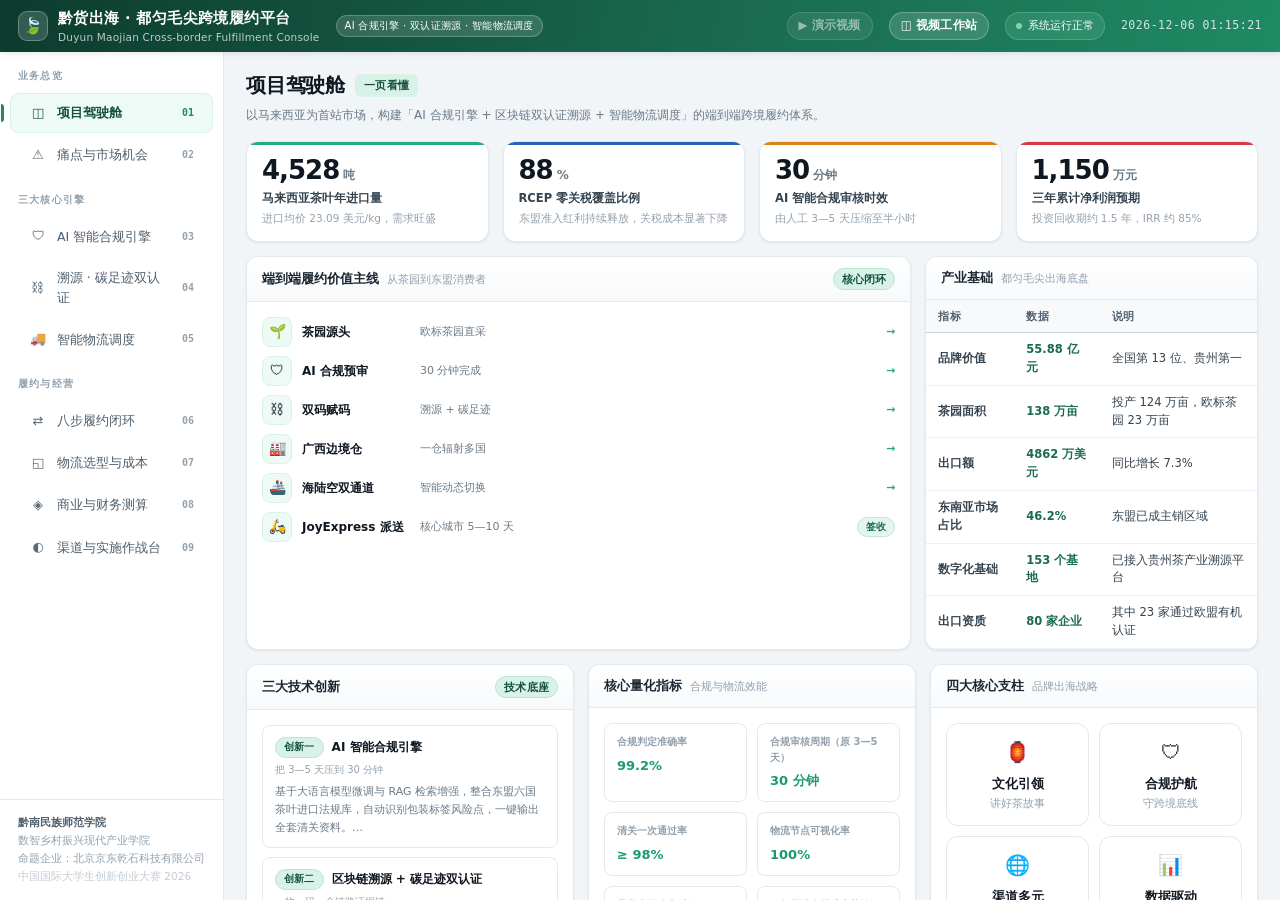
==== commit 029230c8: "Add files via upload" ====
--- a/index.html
+++ b/index.html
@@ -1889,8 +1889,8 @@
          留空则按钮点击时提示未配置。改这一处，全站生效。 */
       videoUrl: '',
       videoName: '演示视频（25 分 27 秒）',
-      /* 视频工作站相对路径（同目录部署） */
-      stationUrl: 'station/index.html'
+      /* 视频工作站相对路径（GitHub Pages 平铺后为根目录 station.html） */
+      stationUrl: 'station.html'
     },
     kpis, industryBase, painPoints, innovations, fulfillmentSteps,
     logisticsModes, logisticsScorecard, unitCost, tariffs, finance,
